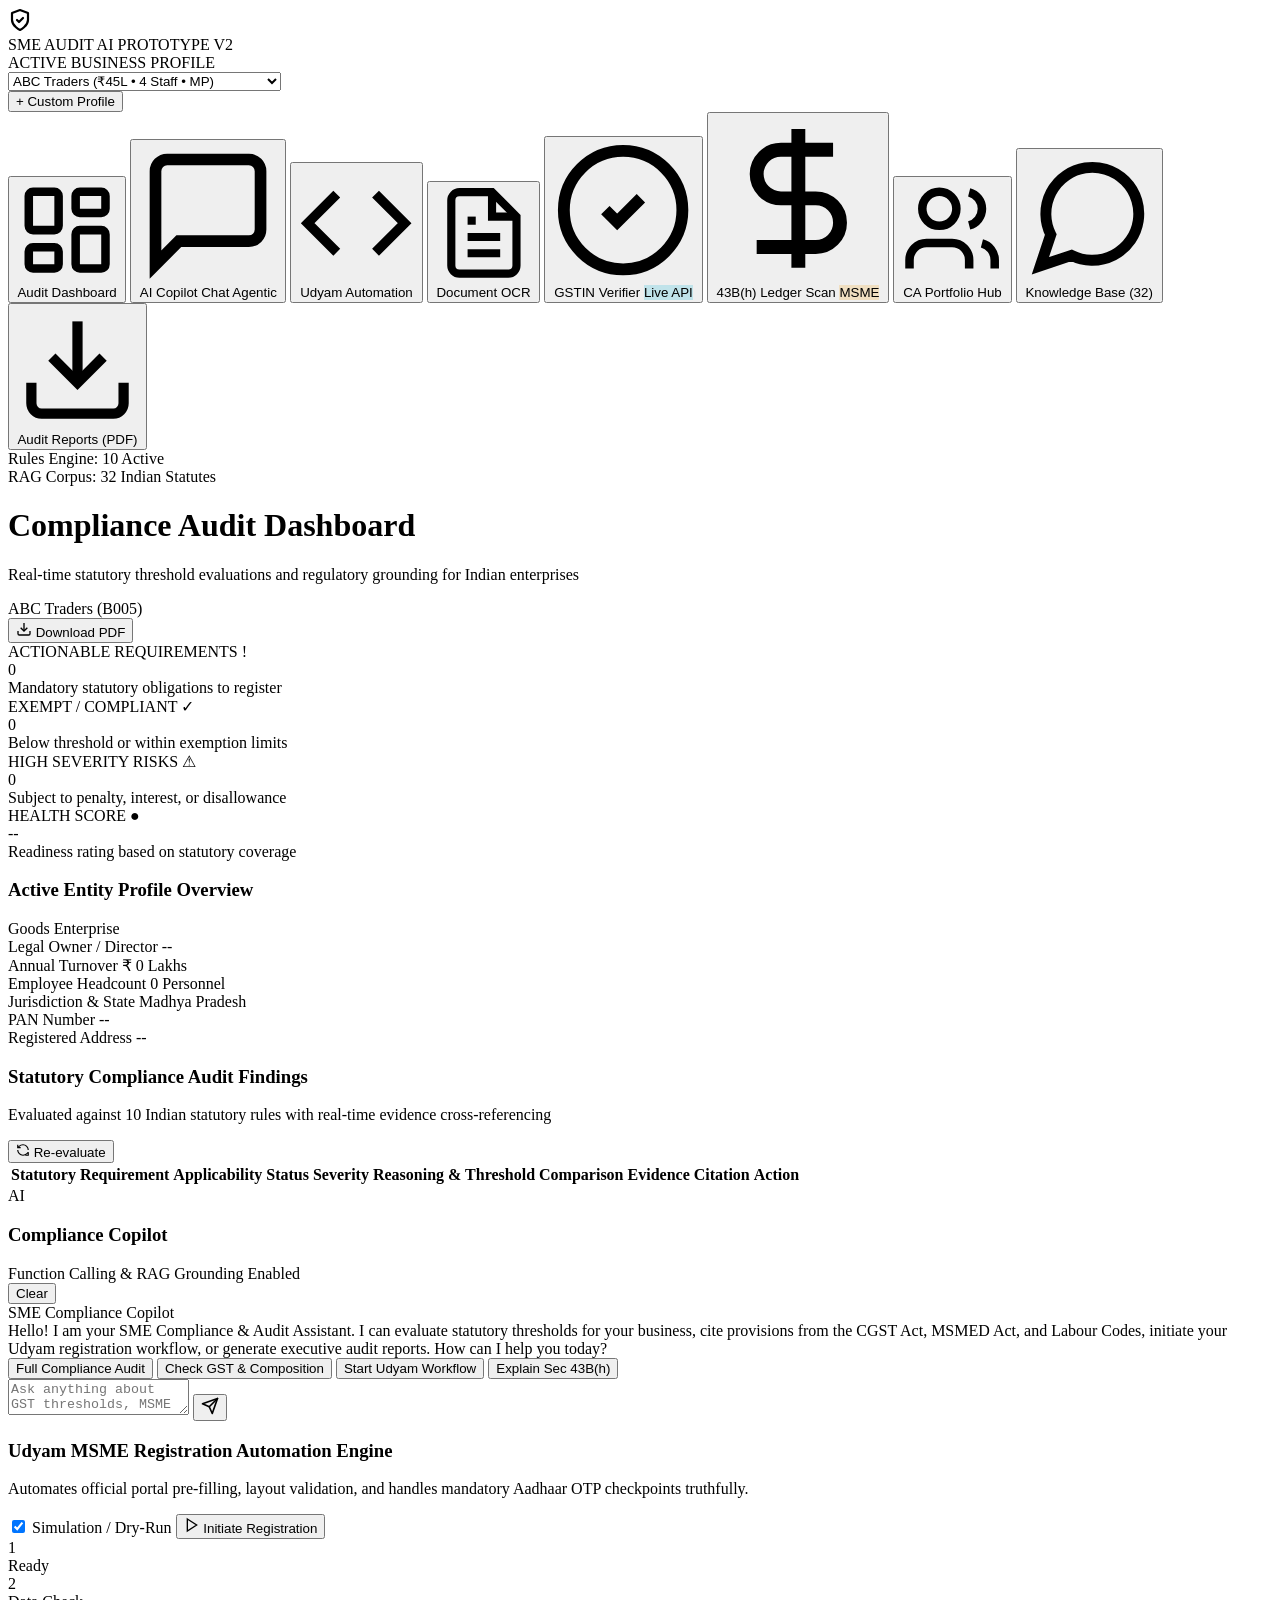
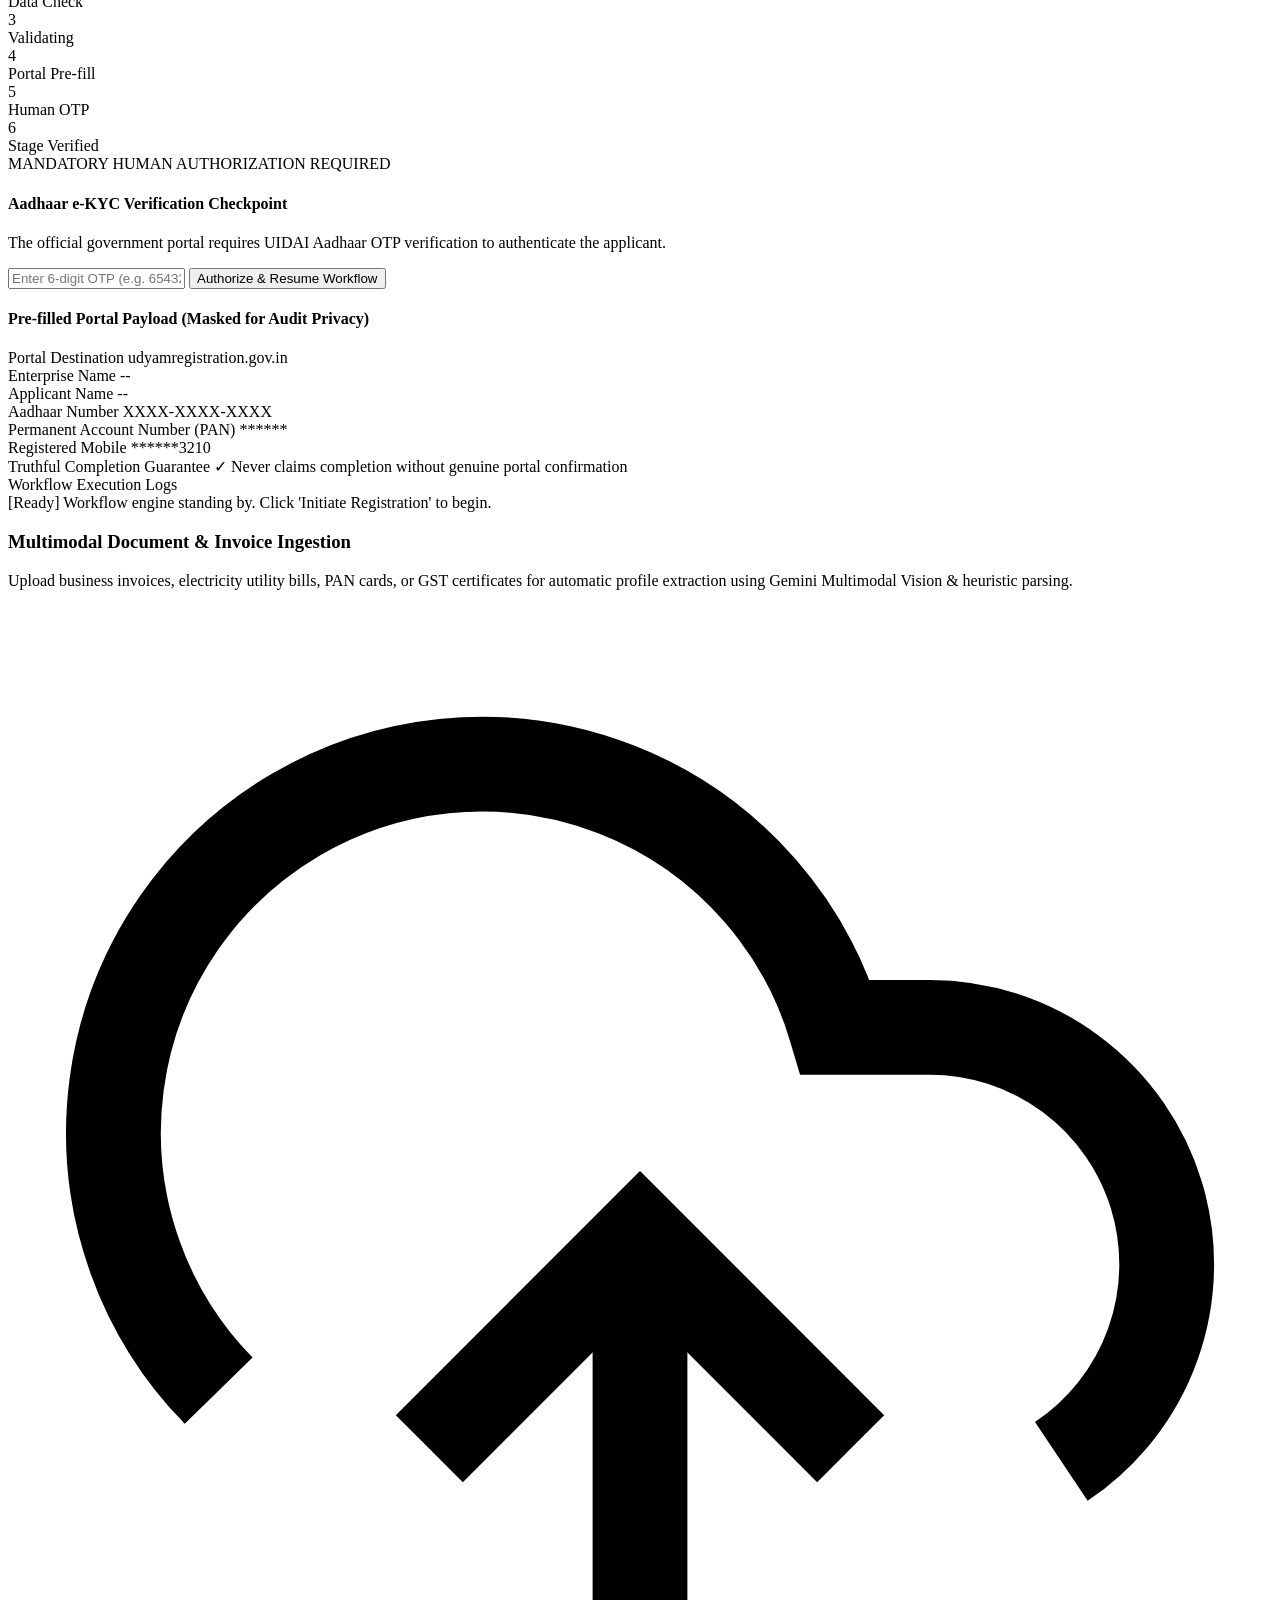
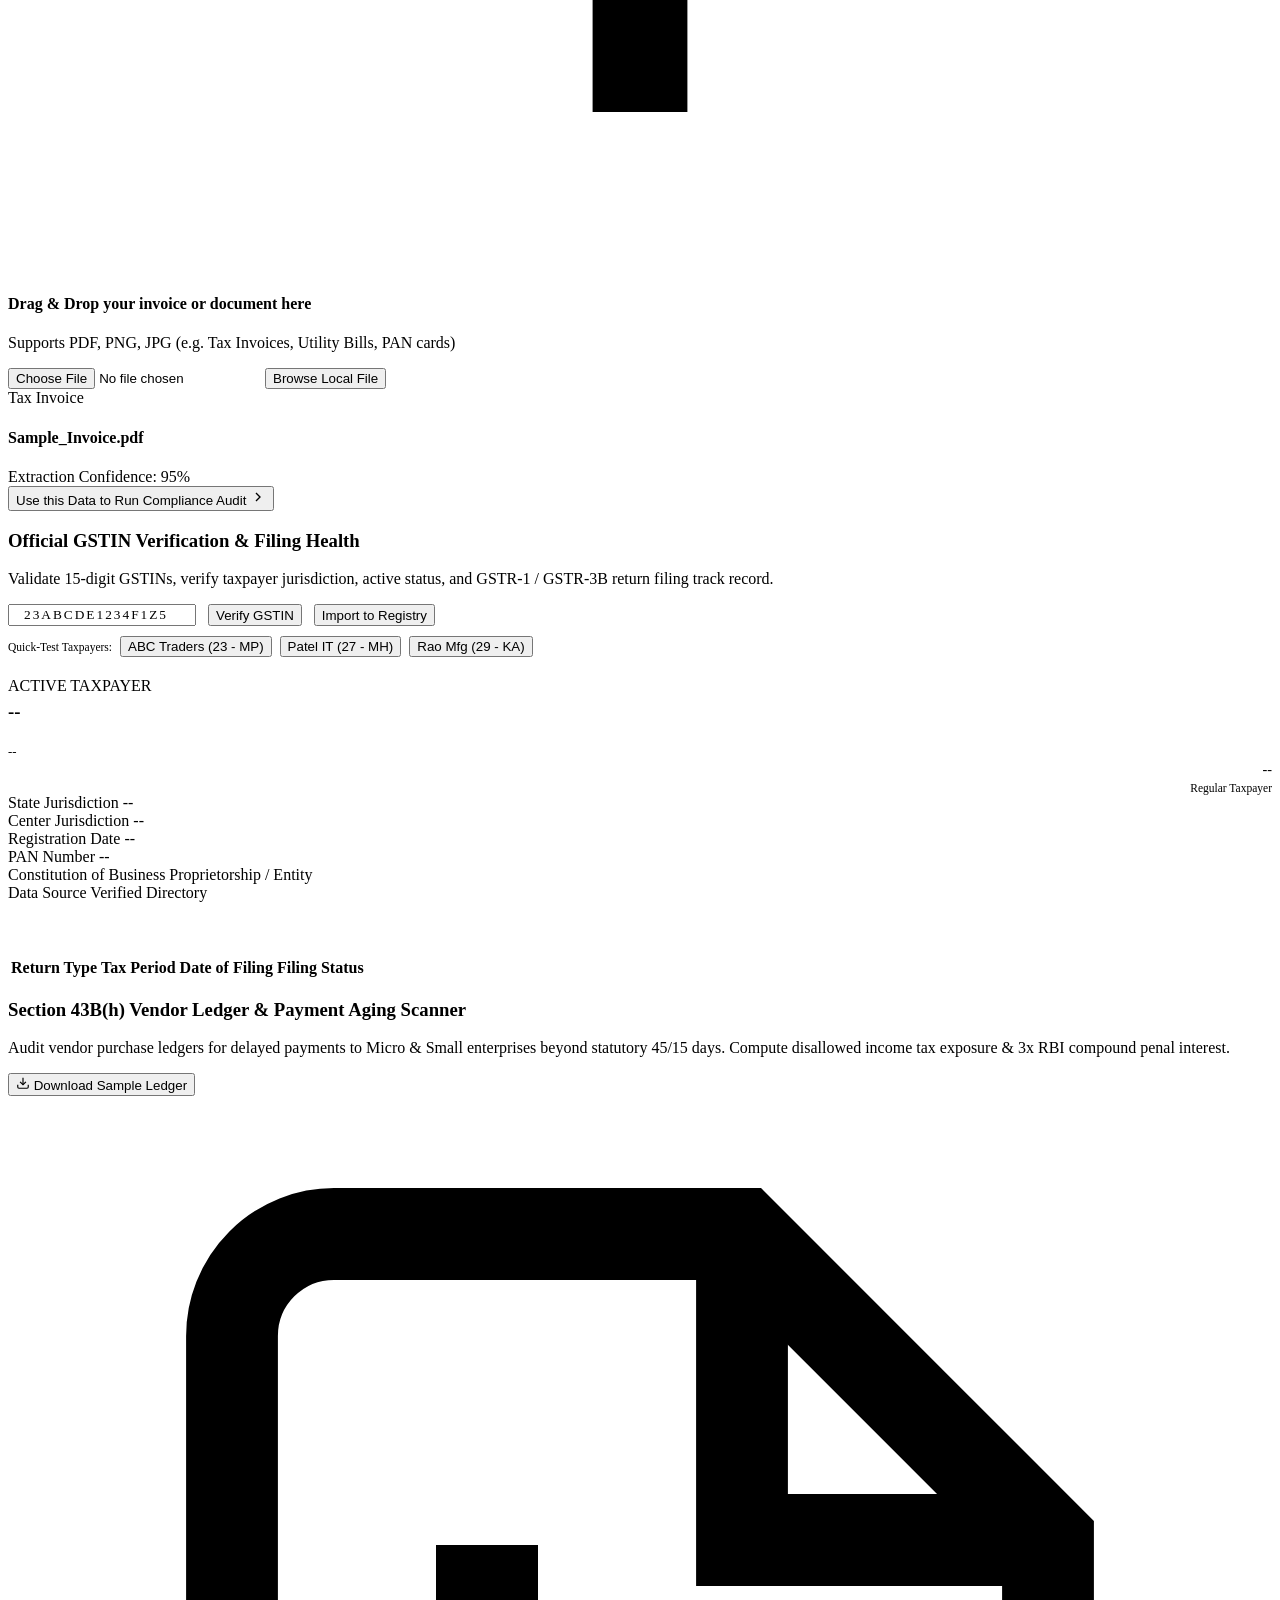
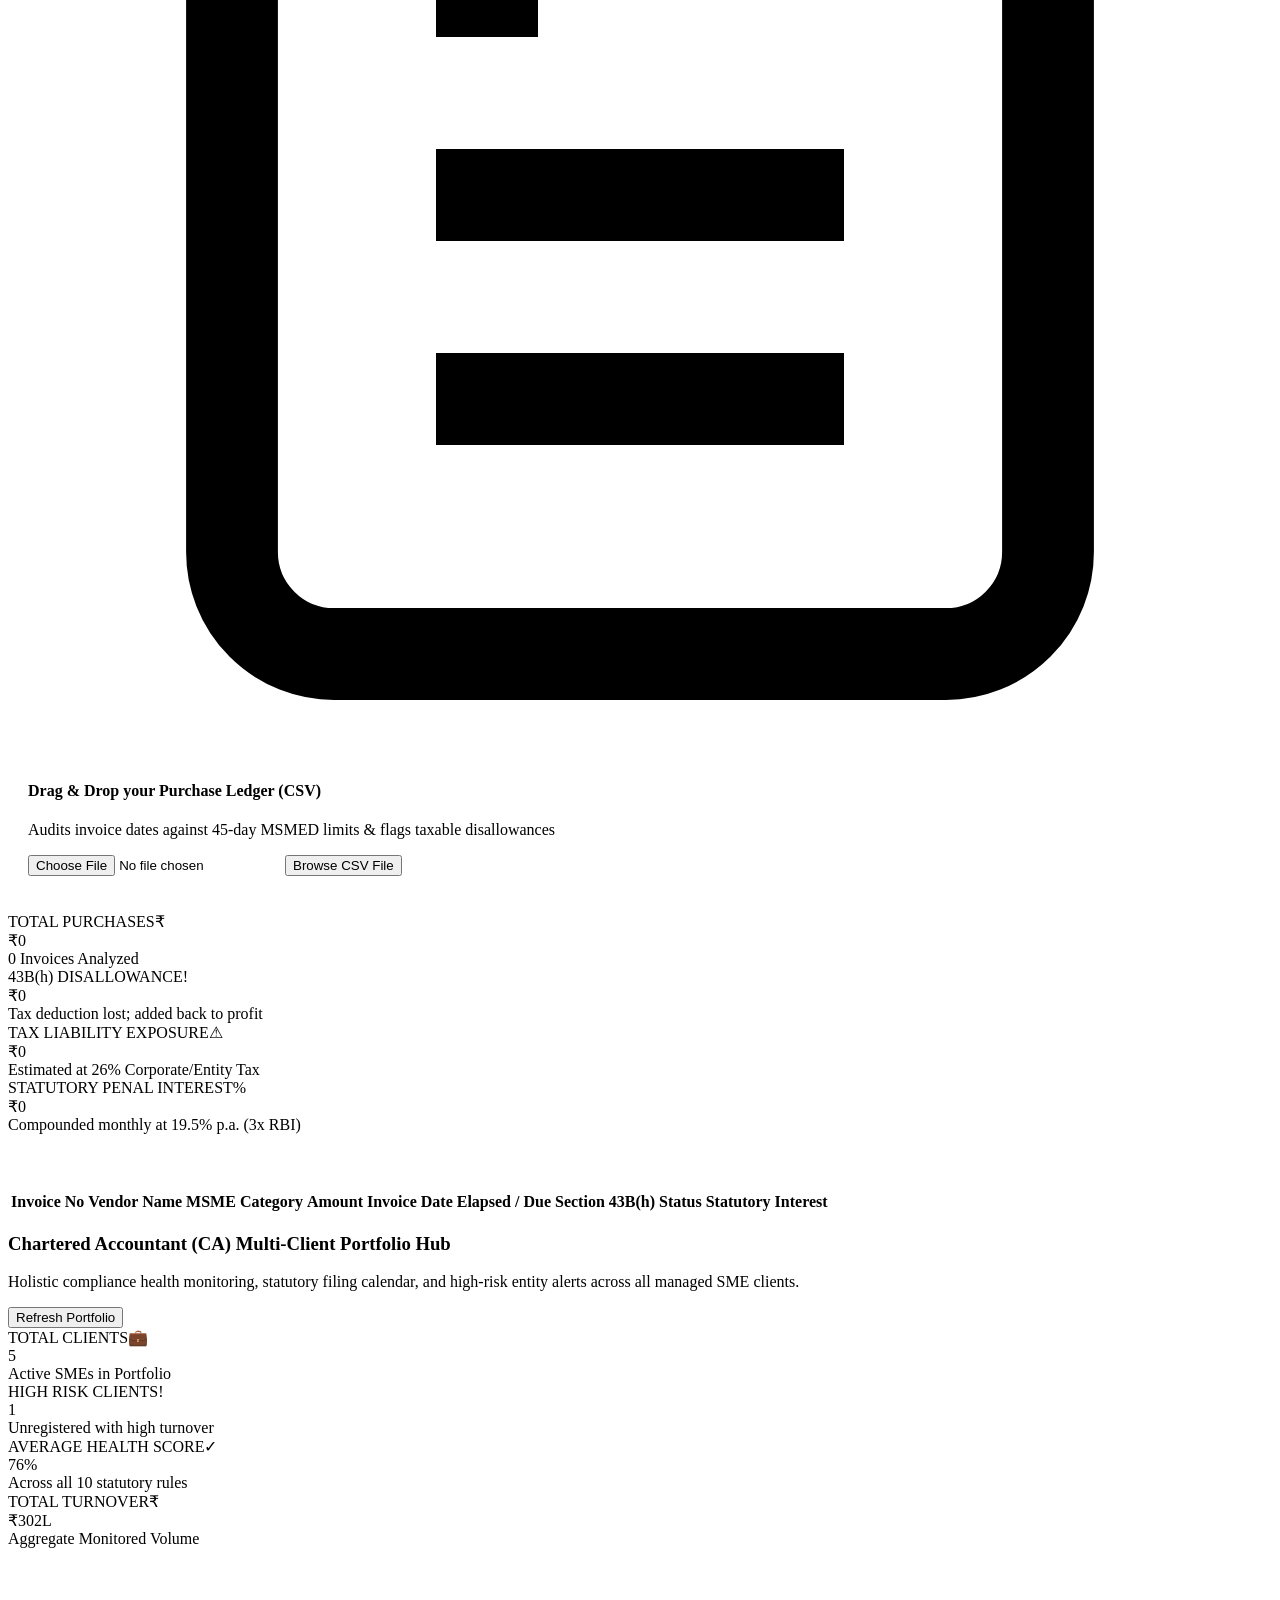
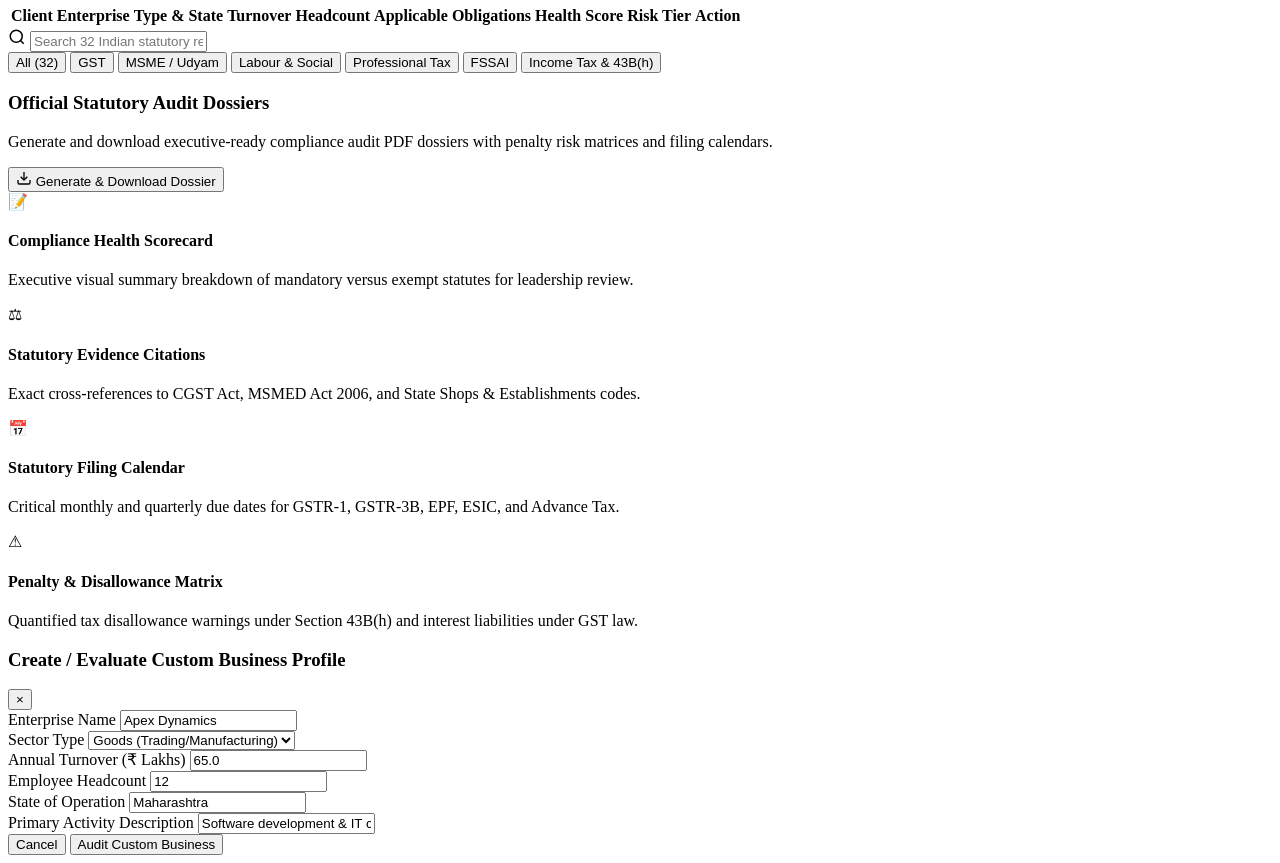
==== web/index.html @ 3104a20a "demo product made" ====
<!DOCTYPE html>
<html lang="en">
<head>
  <meta charset="UTF-8">
  <meta name="viewport" content="width=device-width, initial-scale=1.0">
  <title>SME Audit AI — Statutory Compliance & Registration Assistant</title>
  <meta name="description" content="AI-powered statutory compliance auditor, regulatory RAG assistant, and portal registration automation for Indian Small & Medium Enterprises.">
  <link rel="preconnect" href="https://fonts.googleapis.com">
  <link rel="preconnect" href="https://fonts.gstatic.com" crossorigin>
  <link href="https://fonts.googleapis.com/css2?family=Inter:wght@300;400;500;600;700&family=Outfit:wght@500;600;700;800&family=JetBrains+Mono:wght@400;500&display=swap" rel="stylesheet">
  <link rel="stylesheet" href="/static/styles.css">
</head>
<body class="theme-dark">
  <div class="app-layout">
    <!-- Sidebar Navigation -->
    <aside class="app-sidebar" id="app-sidebar">
      <div class="sidebar-brand">
        <div class="brand-icon">
          <svg width="24" height="24" viewBox="0 0 24 24" fill="none" stroke="currentColor" stroke-width="2.2" stroke-linecap="round" stroke-linejoin="round">
            <path d="M12 22s8-4 8-10V5l-8-3-8 3v7c0 6 8 10 8 10z"/>
            <path d="m9 12 2 2 4-4"/>
          </svg>
        </div>
        <div class="brand-text">
          <span class="brand-name">SME AUDIT AI</span>
          <span class="brand-badge">PROTOTYPE V2</span>
        </div>
      </div>

      <!-- Business Profile Selector -->
      <div class="sidebar-section business-selector-wrapper">
        <label for="business-select" class="section-label">ACTIVE BUSINESS PROFILE</label>
        <div class="custom-select-container">
          <select id="business-select" class="form-select">
            <option value="B005" selected>ABC Traders (₹45L • 4 Staff • MP)</option>
            <option value="B001">Sharma Textiles (₹50L • 8 Staff • MP)</option>
            <option value="B002">Patel IT Solutions (₹15L • 3 Staff • MH)</option>
            <option value="B003">Rao Manufacturing (₹180L • 25 Staff • KA)</option>
            <option value="B004">Thapa Handicrafts (₹12L • 2 Staff • HP)</option>
          </select>
        </div>
        <button id="btn-custom-business-modal" class="btn-sm btn-ghost">+ Custom Profile</button>
      </div>

      <!-- Navigation Tabs -->
      <nav class="sidebar-nav">
        <button class="nav-item active" data-tab="tab-dashboard" id="nav-dashboard">
          <svg class="nav-icon" viewBox="0 0 24 24" fill="none" stroke="currentColor" stroke-width="2"><rect width="7" height="9" x="3" y="3" rx="1"/><rect width="7" height="5" x="14" y="3" rx="1"/><rect width="7" height="9" x="14" y="12" rx="1"/><rect width="7" height="5" x="3" y="16" rx="1"/></svg>
          <span>Audit Dashboard</span>
        </button>
        <button class="nav-item" data-tab="tab-chat" id="nav-chat">
          <svg class="nav-icon" viewBox="0 0 24 24" fill="none" stroke="currentColor" stroke-width="2"><path d="M21 15a2 2 0 0 1-2 2H7l-4 4V5a2 2 0 0 1 2-2h14a2 2 0 0 1 2 2z"/></svg>
          <span>AI Copilot Chat</span>
          <span class="nav-badge">Agentic</span>
        </button>
        <button class="nav-item" data-tab="tab-workflow" id="nav-workflow">
          <svg class="nav-icon" viewBox="0 0 24 24" fill="none" stroke="currentColor" stroke-width="2"><polyline points="16 18 22 12 16 6"/><polyline points="8 6 2 12 8 18"/></svg>
          <span>Udyam Automation</span>
          <span class="pulse-indicator"></span>
        </button>
        <button class="nav-item" data-tab="tab-ocr" id="nav-ocr">
          <svg class="nav-icon" viewBox="0 0 24 24" fill="none" stroke="currentColor" stroke-width="2"><path d="M14 2H6a2 2 0 0 0-2 2v16a2 2 0 0 0 2 2h12a2 2 0 0 0 2-2V8z"/><polyline points="14 2 14 8 20 8"/><line x1="16" x2="8" y1="13" y2="13"/><line x1="16" x2="8" y1="17" y2="17"/><polyline points="10 9 9 9 8 9"/></svg>
          <span>Document OCR</span>
        </button>
        <button class="nav-item" data-tab="tab-gstin" id="nav-gstin">
          <svg class="nav-icon" viewBox="0 0 24 24" fill="none" stroke="currentColor" stroke-width="2"><circle cx="12" cy="12" r="10"/><path d="m9 12 2 2 4-4"/></svg>
          <span>GSTIN Verifier</span>
          <span class="nav-badge" style="background: rgba(6, 182, 212, 0.2); color: var(--accent-cyan);">Live API</span>
        </button>
        <button class="nav-item" data-tab="tab-ledger" id="nav-ledger">
          <svg class="nav-icon" viewBox="0 0 24 24" fill="none" stroke="currentColor" stroke-width="2"><line x1="12" x2="12" y1="2" y2="22"/><path d="M17 5H9.5a3.5 3.5 0 0 0 0 7h5a3.5 3.5 0 0 1 0 7H6"/></svg>
          <span>43B(h) Ledger Scan</span>
          <span class="nav-badge" style="background: rgba(245, 158, 11, 0.2); color: var(--accent-amber);">MSME</span>
        </button>
        <button class="nav-item" data-tab="tab-ca" id="nav-ca">
          <svg class="nav-icon" viewBox="0 0 24 24" fill="none" stroke="currentColor" stroke-width="2"><path d="M16 21v-2a4 4 0 0 0-4-4H6a4 4 0 0 0-4 4v2"/><circle cx="9" cy="7" r="4"/><path d="M22 21v-2a4 4 0 0 0-3-3.87"/><path d="M16 3.13a4 4 0 0 1 0 7.75"/></svg>
          <span>CA Portfolio Hub</span>
        </button>
        <button class="nav-item" data-tab="tab-regulations" id="nav-regulations">
          <svg class="nav-icon" viewBox="0 0 24 24" fill="none" stroke="currentColor" stroke-width="2"><path d="m3 21 1.9-5.7a8.5 8.5 0 1 1 3.8 3.8z"/></svg>
          <span>Knowledge Base (32)</span>
        </button>
        <button class="nav-item" data-tab="tab-report" id="nav-report">
          <svg class="nav-icon" viewBox="0 0 24 24" fill="none" stroke="currentColor" stroke-width="2"><path d="M21 15v4a2 2 0 0 1-2 2H5a2 2 0 0 1-2-2v-4"/><polyline points="7 10 12 15 17 10"/><line x1="12" x2="12" y1="15" y2="3"/></svg>
          <span>Audit Reports (PDF)</span>
        </button>
      </nav>

      <!-- System Status Footer -->
      <div class="sidebar-footer">
        <div class="system-status-indicator">
          <span class="status-dot online"></span>
          <span class="status-text">Rules Engine: 10 Active</span>
        </div>
        <div class="system-meta">RAG Corpus: 32 Indian Statutes</div>
      </div>
    </aside>

    <!-- Main Content Area -->
    <main class="app-main" id="main-content">
      <!-- Top Header Bar -->
      <header class="main-header">
        <div class="header-left">
          <h1 id="page-title" class="page-title">Compliance Audit Dashboard</h1>
          <p id="page-subtitle" class="page-subtitle">Real-time statutory threshold evaluations and regulatory grounding for Indian enterprises</p>
        </div>
        <div class="header-right">
          <div class="business-pill" id="active-business-badge">
            <span class="pill-dot"></span>
            <span id="header-biz-name" class="pill-text">ABC Traders (B005)</span>
          </div>
          <button id="btn-quick-download-pdf" class="btn btn-secondary">
            <svg width="16" height="16" viewBox="0 0 24 24" fill="none" stroke="currentColor" stroke-width="2"><path d="M21 15v4a2 2 0 0 1-2 2H5a2 2 0 0 1-2-2v-4"/><polyline points="7 10 12 15 17 10"/><line x1="12" x2="12" y1="15" y2="3"/></svg>
            <span>Download PDF</span>
          </button>
        </div>
      </header>

      <!-- TAB 1: AUDIT DASHBOARD -->
      <section class="tab-pane active" id="tab-dashboard">
        <!-- Metric Scorecards -->
        <div class="metrics-grid">
          <div class="metric-card card-glow-rose">
            <div class="metric-header">
              <span class="metric-label">ACTIONABLE REQUIREMENTS</span>
              <span class="metric-icon alert-icon">!</span>
            </div>
            <div class="metric-value" id="stat-applicable-count">0</div>
            <div class="metric-footnote">Mandatory statutory obligations to register</div>
          </div>

          <div class="metric-card card-glow-emerald">
            <div class="metric-header">
              <span class="metric-label">EXEMPT / COMPLIANT</span>
              <span class="metric-icon ok-icon">&#10003;</span>
            </div>
            <div class="metric-value" id="stat-exempt-count">0</div>
            <div class="metric-footnote">Below threshold or within exemption limits</div>
          </div>

          <div class="metric-card card-glow-amber">
            <div class="metric-header">
              <span class="metric-label">HIGH SEVERITY RISKS</span>
              <span class="metric-icon warn-icon">&#9888;</span>
            </div>
            <div class="metric-value" id="stat-high-sev-count">0</div>
            <div class="metric-footnote">Subject to penalty, interest, or disallowance</div>
          </div>

          <div class="metric-card card-glow-indigo">
            <div class="metric-header">
              <span class="metric-label">HEALTH SCORE</span>
              <span class="metric-icon info-icon">&#9679;</span>
            </div>
            <div class="metric-value" id="stat-health-score">--</div>
            <div class="metric-footnote">Readiness rating based on statutory coverage</div>
          </div>
        </div>

        <!-- Business Details Banner -->
        <div class="glass-panel profile-banner-panel">
          <div class="profile-banner-header">
            <h3>Active Entity Profile Overview</h3>
            <span class="badge badge-indigo" id="banner-biz-type">Goods Enterprise</span>
          </div>
          <div class="profile-grid" id="profile-details-grid">
            <div class="profile-col">
              <span class="col-label">Legal Owner / Director</span>
              <span class="col-val" id="prof-owner">--</span>
            </div>
            <div class="profile-col">
              <span class="col-label">Annual Turnover</span>
              <span class="col-val" id="prof-turnover">₹ 0 Lakhs</span>
            </div>
            <div class="profile-col">
              <span class="col-label">Employee Headcount</span>
              <span class="col-val" id="prof-employees">0 Personnel</span>
            </div>
            <div class="profile-col">
              <span class="col-label">Jurisdiction & State</span>
              <span class="col-val" id="prof-state">Madhya Pradesh</span>
            </div>
            <div class="profile-col">
              <span class="col-label">PAN Number</span>
              <span class="col-val mono" id="prof-pan">--</span>
            </div>
            <div class="profile-col">
              <span class="col-label">Registered Address</span>
              <span class="col-val" id="prof-address">--</span>
            </div>
          </div>
        </div>

        <!-- Findings Table Panel -->
        <div class="glass-panel findings-panel">
          <div class="panel-header-with-actions">
            <div>
              <h3>Statutory Compliance Audit Findings</h3>
              <p class="panel-subtext">Evaluated against 10 Indian statutory rules with real-time evidence cross-referencing</p>
            </div>
            <button id="btn-re-audit" class="btn btn-sm btn-outline">
              <svg width="14" height="14" viewBox="0 0 24 24" fill="none" stroke="currentColor" stroke-width="2"><path d="M21 12a9 9 0 0 0-9-9 9.75 9.75 0 0 0-6.74 2.74L3 8"/><path d="M3 3v5h5"/><path d="M3 12a9 9 0 0 0 9 9 9.75 9.75 0 0 0 6.74-2.74L21 16"/><path d="M16 21h5v-5"/></svg>
              <span>Re-evaluate</span>
            </button>
          </div>

          <div class="table-responsive">
            <table class="data-table" id="findings-table">
              <thead>
                <tr>
                  <th>Statutory Requirement</th>
                  <th>Applicability Status</th>
                  <th>Severity</th>
                  <th>Reasoning & Threshold Comparison</th>
                  <th>Evidence Citation</th>
                  <th>Action</th>
                </tr>
              </thead>
              <tbody id="findings-table-body">
                <!-- Injected via JavaScript -->
              </tbody>
            </table>
          </div>
        </div>
      </section>

      <!-- TAB 2: AI COPILOT CHAT -->
      <section class="tab-pane" id="tab-chat">
        <div class="chat-container glass-panel">
          <div class="chat-header">
            <div class="chat-header-info">
              <div class="agent-avatar">AI</div>
              <div>
                <h3 class="chat-title">Compliance Copilot</h3>
                <span class="chat-status"><span class="status-dot online"></span> Function Calling & RAG Grounding Enabled</span>
              </div>
            </div>
            <div class="chat-header-actions">
              <button id="btn-clear-chat" class="btn-xs btn-ghost">Clear</button>
            </div>
          </div>

          <!-- Chat Conversation Stream -->
          <div class="chat-messages" id="chat-messages-stream">
            <div class="message-bubble message-assistant">
              <div class="bubble-sender">SME Compliance Copilot</div>
              <div class="bubble-content">
                Hello! I am your SME Compliance & Audit Assistant. I can evaluate statutory thresholds for your business, cite provisions from the CGST Act, MSMED Act, and Labour Codes, initiate your Udyam registration workflow, or generate executive audit reports. How can I help you today?
              </div>
              <div class="suggested-prompts">
                <button class="prompt-chip" data-prompt="Run a full statutory compliance audit on my business">Full Compliance Audit</button>
                <button class="prompt-chip" data-prompt="What are my GST and Composition Scheme obligations?">Check GST & Composition</button>
                <button class="prompt-chip" data-prompt="Start my Udyam MSME registration workflow">Start Udyam Workflow</button>
                <button class="prompt-chip" data-prompt="Explain the Section 43B(h) 45-day payment rule for MSMEs">Explain Sec 43B(h)</button>
              </div>
            </div>
          </div>

          <!-- Chat Input Controls -->
          <div class="chat-input-wrapper">
            <textarea id="chat-input-text" class="chat-input" placeholder="Ask anything about GST thresholds, MSME Udyam registration, PF/ESI, or 43B(h)..." rows="2"></textarea>
            <button id="btn-chat-send" class="btn btn-primary btn-icon">
              <svg width="18" height="18" viewBox="0 0 24 24" fill="none" stroke="currentColor" stroke-width="2.2" stroke-linecap="round" stroke-linejoin="round"><line x1="22" x2="11" y1="2" y2="13"/><polygon points="22 2 15 22 11 13 2 9 22 2"/></svg>
            </button>
          </div>
        </div>
      </section>

      <!-- TAB 3: REGISTRATION AUTOMATION (UDYAM WORKFLOW) -->
      <section class="tab-pane" id="tab-workflow">
        <div class="workflow-dashboard glass-panel">
          <div class="workflow-header">
            <div>
              <h3>Udyam MSME Registration Automation Engine</h3>
              <p class="panel-subtext">Automates official portal pre-filling, layout validation, and handles mandatory Aadhaar OTP checkpoints truthfully.</p>
            </div>
            <div class="workflow-controls">
              <label class="toggle-switch-label">
                <input type="checkbox" id="wf-dryrun-toggle" checked>
                <span class="toggle-slider"></span>
                <span class="toggle-text">Simulation / Dry-Run</span>
              </label>
              <button id="btn-start-workflow" class="btn btn-primary">
                <svg width="16" height="16" viewBox="0 0 24 24" fill="none" stroke="currentColor" stroke-width="2"><polygon points="5 3 19 12 5 21 5 3"/></svg>
                <span>Initiate Registration</span>
              </button>
            </div>
          </div>

          <!-- Visual Stepper Progress Bar -->
          <div class="stepper-wrapper">
            <div class="stepper-steps">
              <div class="step-item active" id="step-node-ready">
                <div class="step-number">1</div>
                <div class="step-label">Ready</div>
              </div>
              <div class="step-connector" id="conn-1"></div>
              <div class="step-item" id="step-node-collecting">
                <div class="step-number">2</div>
                <div class="step-label">Data Check</div>
              </div>
              <div class="step-connector" id="conn-2"></div>
              <div class="step-item" id="step-node-validating">
                <div class="step-number">3</div>
                <div class="step-label">Validating</div>
              </div>
              <div class="step-connector" id="conn-3"></div>
              <div class="step-item" id="step-node-running">
                <div class="step-number">4</div>
                <div class="step-label">Portal Pre-fill</div>
              </div>
              <div class="step-connector" id="conn-4"></div>
              <div class="step-item" id="step-node-awaiting">
                <div class="step-number">5</div>
                <div class="step-label">Human OTP</div>
              </div>
              <div class="step-connector" id="conn-5"></div>
              <div class="step-item" id="step-node-completed">
                <div class="step-number">6</div>
                <div class="step-label">Stage Verified</div>
              </div>
            </div>
          </div>

          <!-- Active Human-in-the-Loop Action Banner -->
          <div class="hitl-action-card hidden" id="hitl-action-card">
            <div class="hitl-badge">MANDATORY HUMAN AUTHORIZATION REQUIRED</div>
            <h4 id="hitl-prompt-title">Aadhaar e-KYC Verification Checkpoint</h4>
            <p id="hitl-prompt-desc">The official government portal requires UIDAI Aadhaar OTP verification to authenticate the applicant.</p>
            <div class="hitl-form-inline">
              <div class="otp-input-group">
                <input type="text" id="input-otp" class="form-input otp-field" maxlength="6" placeholder="Enter 6-digit OTP (e.g. 654321)">
                <button id="btn-submit-otp" class="btn btn-primary">Authorize & Resume Workflow</button>
              </div>
            </div>
          </div>

          <!-- Side-by-side: Masked Credential Card & Live Event Log -->
          <div class="workflow-grid-split">
            <!-- Masked Credentials Panel -->
            <div class="credential-card">
              <h4>Pre-filled Portal Payload (Masked for Audit Privacy)</h4>
              <div class="credential-row">
                <span class="cred-label">Portal Destination</span>
                <span class="cred-val highlight">udyamregistration.gov.in</span>
              </div>
              <div class="credential-row">
                <span class="cred-label">Enterprise Name</span>
                <span class="cred-val" id="wf-cred-name">--</span>
              </div>
              <div class="credential-row">
                <span class="cred-label">Applicant Name</span>
                <span class="cred-val" id="wf-cred-owner">--</span>
              </div>
              <div class="credential-row">
                <span class="cred-label">Aadhaar Number</span>
                <span class="cred-val mono" id="wf-cred-aadhaar">XXXX-XXXX-XXXX</span>
              </div>
              <div class="credential-row">
                <span class="cred-label">Permanent Account Number (PAN)</span>
                <span class="cred-val mono" id="wf-cred-pan">******</span>
              </div>
              <div class="credential-row">
                <span class="cred-label">Registered Mobile</span>
                <span class="cred-val mono" id="wf-cred-mobile">******3210</span>
              </div>
              <div class="credential-row">
                <span class="cred-label">Truthful Completion Guarantee</span>
                <span class="cred-val safe-tag">&#10003; Never claims completion without genuine portal confirmation</span>
              </div>
            </div>

            <!-- Live Event Log -->
            <div class="terminal-card">
              <div class="terminal-header">
                <div class="terminal-buttons">
                  <span class="tb-red"></span><span class="tb-yellow"></span><span class="tb-green"></span>
                </div>
                <span class="terminal-title">Workflow Execution Logs</span>
              </div>
              <div class="terminal-body" id="workflow-terminal-logs">
                <div class="log-entry info">[Ready] Workflow engine standing by. Click 'Initiate Registration' to begin.</div>
              </div>
            </div>
          </div>
        </div>
      </section>

      <!-- TAB 4: SMART DOCUMENT OCR -->
      <section class="tab-pane" id="tab-ocr">
        <div class="ocr-dashboard glass-panel">
          <div class="ocr-header">
            <div>
              <h3>Multimodal Document & Invoice Ingestion</h3>
              <p class="panel-subtext">Upload business invoices, electricity utility bills, PAN cards, or GST certificates for automatic profile extraction using Gemini Multimodal Vision & heuristic parsing.</p>
            </div>
          </div>

          <div class="upload-dropzone" id="upload-dropzone">
            <svg class="upload-cloud-icon" viewBox="0 0 24 24" fill="none" stroke="currentColor" stroke-width="1.8">
              <path d="M4 14.899A7 7 0 1 1 15.71 8h1.79a4.5 4.5 0 0 1 2.5 8.242"/>
              <path d="M12 12v9"/><path d="m16 16-4-4-4 4"/>
            </svg>
            <h4>Drag & Drop your invoice or document here</h4>
            <p class="upload-hint">Supports PDF, PNG, JPG (e.g. Tax Invoices, Utility Bills, PAN cards)</p>
            <input type="file" id="file-input" class="hidden-file-input" accept=".pdf,.png,.jpg,.jpeg">
            <button id="btn-browse-files" class="btn btn-secondary">Browse Local File</button>
          </div>

          <!-- Extraction Results Card -->
          <div class="extraction-results-card hidden" id="extraction-results-card">
            <div class="results-header">
              <div>
                <span class="badge badge-indigo" id="doc-type-badge">Tax Invoice</span>
                <h4 id="doc-filename">Sample_Invoice.pdf</h4>
              </div>
              <div class="confidence-box">
                <span class="confidence-label">Extraction Confidence:</span>
                <span class="confidence-val" id="doc-confidence">95%</span>
              </div>
            </div>

            <div class="extracted-fields-grid" id="extracted-fields-grid">
              <!-- Dynamically Populated -->
            </div>

            <div class="results-footer">
              <button id="btn-apply-extracted-profile" class="btn btn-primary">
                <span>Use this Data to Run Compliance Audit</span>
                <svg width="16" height="16" viewBox="0 0 24 24" fill="none" stroke="currentColor" stroke-width="2"><polyline points="9 18 15 12 9 6"/></svg>
              </button>
            </div>
          </div>
        </div>
      </section>

      <!-- TAB: GSTIN VERIFIER -->
      <section class="tab-pane" id="tab-gstin">
        <div class="glass-panel">
          <div class="panel-header-with-actions">
            <div>
              <h3>Official GSTIN Verification & Filing Health</h3>
              <p class="panel-subtext">Validate 15-digit GSTINs, verify taxpayer jurisdiction, active status, and GSTR-1 / GSTR-3B return filing track record.</p>
            </div>
          </div>

          <div class="gstin-search-bar-box" style="margin-bottom: 20px;">
            <div style="display: flex; gap: 12px;">
              <input type="text" id="gstin-search-input" class="search-input" style="padding-left: 14px; font-family: var(--font-mono); letter-spacing: 2px;" placeholder="Enter 15-character GSTIN (e.g. 23ABCDE1234F1Z5)" maxlength="15" value="23ABCDE1234F1Z5">
              <button id="btn-verify-gstin" class="btn btn-primary" style="white-space: nowrap;">Verify GSTIN</button>
              <button id="btn-import-gstin" class="btn btn-secondary" style="white-space: nowrap;">Import to Registry</button>
            </div>
            <div style="margin-top: 10px; display: flex; gap: 8px; align-items: center;">
              <span style="font-size: 0.72rem; color: var(--text-muted);">Quick-Test Taxpayers:</span>
              <button class="prompt-chip gstin-quick-pill" data-gstin="23ABCDE1234F1Z5">ABC Traders (23 - MP)</button>
              <button class="prompt-chip gstin-quick-pill" data-gstin="27AAACP1234M1Z2">Patel IT (27 - MH)</button>
              <button class="prompt-chip gstin-quick-pill" data-gstin="29AABCR9876K1Z9">Rao Mfg (29 - KA)</button>
            </div>
          </div>

          <!-- GSTIN Verification Result Card -->
          <div class="gstin-result-card hidden" id="gstin-result-card">
            <div class="profile-banner-header">
              <div>
                <span class="badge badge-emerald" id="gstin-res-status">ACTIVE TAXPAYER</span>
                <h3 id="gstin-res-legal-name" style="margin-top: 6px;">--</h3>
                <span style="font-size: 0.8rem; color: var(--text-muted);" id="gstin-res-trade-name">--</span>
              </div>
              <div style="text-align: right;">
                <span class="citation-pill" id="gstin-res-number" style="font-size: 0.9rem;">--</span>
                <div style="font-size: 0.72rem; color: var(--text-muted); margin-top: 4px;" id="gstin-res-type">Regular Taxpayer</div>
              </div>
            </div>

            <div class="profile-grid" style="margin-bottom: 24px;">
              <div class="profile-col">
                <span class="col-label">State Jurisdiction</span>
                <span class="col-val" id="gstin-res-state">--</span>
              </div>
              <div class="profile-col">
                <span class="col-label">Center Jurisdiction</span>
                <span class="col-val" id="gstin-res-center">--</span>
              </div>
              <div class="profile-col">
                <span class="col-label">Registration Date</span>
                <span class="col-val" id="gstin-res-regdate">--</span>
              </div>
              <div class="profile-col">
                <span class="col-label">PAN Number</span>
                <span class="col-val mono" id="gstin-res-pan">--</span>
              </div>
              <div class="profile-col">
                <span class="col-label">Constitution of Business</span>
                <span class="col-val" id="gstin-res-entity">Proprietorship / Entity</span>
              </div>
              <div class="profile-col">
                <span class="col-label">Data Source</span>
                <span class="col-val" id="gstin-res-source">Verified Directory</span>
              </div>
            </div>

            <!-- Filing History Table -->
            <h4 style="font-family: var(--font-display); font-size: 1rem; margin-bottom: 12px; color: #fff;">Return Filing Track Record</h4>
            <div class="table-responsive">
              <table class="data-table">
                <thead>
                  <tr>
                    <th>Return Type</th>
                    <th>Tax Period</th>
                    <th>Date of Filing</th>
                    <th>Filing Status</th>
                  </tr>
                </thead>
                <tbody id="gstin-filing-tbody">
                  <!-- Injected via JavaScript -->
                </tbody>
              </table>
            </div>
          </div>
        </div>
      </section>

      <!-- TAB: 43B(H) LEDGER SCANNER -->
      <section class="tab-pane" id="tab-ledger">
        <div class="glass-panel">
          <div class="panel-header-with-actions">
            <div>
              <h3>Section 43B(h) Vendor Ledger & Payment Aging Scanner</h3>
              <p class="panel-subtext">Audit vendor purchase ledgers for delayed payments to Micro & Small enterprises beyond statutory 45/15 days. Compute disallowed income tax exposure & 3x RBI compound penal interest.</p>
            </div>
            <div style="display: flex; gap: 10px;">
              <button id="btn-download-sample-ledger" class="btn btn-secondary btn-sm">
                <svg width="14" height="14" viewBox="0 0 24 24" fill="none" stroke="currentColor" stroke-width="2"><path d="M21 15v4a2 2 0 0 1-2 2H5a2 2 0 0 1-2-2v-4"/><polyline points="7 10 12 15 17 10"/><line x1="12" x2="12" y1="15" y2="3"/></svg>
                <span>Download Sample Ledger</span>
              </button>
            </div>
          </div>

          <!-- Ledger Dropzone -->
          <div class="upload-dropzone" id="ledger-dropzone" style="padding: 36px 20px;">
            <svg class="upload-cloud-icon" viewBox="0 0 24 24" fill="none" stroke="currentColor" stroke-width="1.8">
              <path d="M14 2H6a2 2 0 0 0-2 2v16a2 2 0 0 0 2 2h12a2 2 0 0 0 2-2V8z"/><polyline points="14 2 14 8 20 8"/><line x1="16" x2="8" y1="13" y2="13"/><line x1="16" x2="8" y1="17" y2="17"/><polyline points="10 9 9 9 8 9"/>
            </svg>
            <h4>Drag & Drop your Purchase Ledger (CSV)</h4>
            <p class="upload-hint">Audits invoice dates against 45-day MSMED limits & flags taxable disallowances</p>
            <input type="file" id="ledger-file-input" class="hidden-file-input" accept=".csv">
            <button id="btn-browse-ledger" class="btn btn-secondary">Browse CSV File</button>
          </div>

          <!-- Ledger Results View -->
          <div class="ledger-results-container hidden" id="ledger-results-container">
            <!-- 4 Summary Metric Cards -->
            <div class="metrics-grid" style="margin-bottom: 24px;">
              <div class="metric-card card-glow-indigo">
                <div class="metric-header"><span class="metric-label">TOTAL PURCHASES</span><span class="metric-icon info-icon">&#8377;</span></div>
                <div class="metric-value" id="ledger-stat-total-purchases">₹0</div>
                <div class="metric-footnote" id="ledger-stat-total-invoices">0 Invoices Analyzed</div>
              </div>
              <div class="metric-card card-glow-rose">
                <div class="metric-header"><span class="metric-label">43B(h) DISALLOWANCE</span><span class="metric-icon alert-icon">!</span></div>
                <div class="metric-value" id="ledger-stat-disallowed">₹0</div>
                <div class="metric-footnote">Tax deduction lost; added back to profit</div>
              </div>
              <div class="metric-card card-glow-amber">
                <div class="metric-header"><span class="metric-label">TAX LIABILITY EXPOSURE</span><span class="metric-icon warn-icon">&#9888;</span></div>
                <div class="metric-value" id="ledger-stat-tax-risk">₹0</div>
                <div class="metric-footnote">Estimated at 26% Corporate/Entity Tax</div>
              </div>
              <div class="metric-card card-glow-rose">
                <div class="metric-header"><span class="metric-label">STATUTORY PENAL INTEREST</span><span class="metric-icon alert-icon">%</span></div>
                <div class="metric-value" id="ledger-stat-interest">₹0</div>
                <div class="metric-footnote">Compounded monthly at 19.5% p.a. (3x RBI)</div>
              </div>
            </div>

            <!-- Invoices Table -->
            <h4 style="font-family: var(--font-display); font-size: 1.05rem; margin-bottom: 12px; color: #fff;">Prioritized Invoice Aging & Section 43B(h) Audit List</h4>
            <div class="table-responsive">
              <table class="data-table" id="ledger-invoices-table">
                <thead>
                  <tr>
                    <th>Invoice No</th>
                    <th>Vendor Name</th>
                    <th>MSME Category</th>
                    <th>Amount</th>
                    <th>Invoice Date</th>
                    <th>Elapsed / Due</th>
                    <th>Section 43B(h) Status</th>
                    <th>Statutory Interest</th>
                  </tr>
                </thead>
                <tbody id="ledger-invoices-tbody">
                  <!-- Injected via JavaScript -->
                </tbody>
              </table>
            </div>
          </div>
        </div>
      </section>

      <!-- TAB: CA PORTFOLIO HUB -->
      <section class="tab-pane" id="tab-ca">
        <div class="glass-panel">
          <div class="panel-header-with-actions">
            <div>
              <h3>Chartered Accountant (CA) Multi-Client Portfolio Hub</h3>
              <p class="panel-subtext">Holistic compliance health monitoring, statutory filing calendar, and high-risk entity alerts across all managed SME clients.</p>
            </div>
            <button id="btn-refresh-ca-portfolio" class="btn btn-sm btn-outline">Refresh Portfolio</button>
          </div>

          <!-- Portfolio Stats -->
          <div class="metrics-grid" style="margin-bottom: 24px;">
            <div class="metric-card card-glow-indigo">
              <div class="metric-header"><span class="metric-label">TOTAL CLIENTS</span><span class="metric-icon info-icon">&#128188;</span></div>
              <div class="metric-value" id="ca-stat-clients">5</div>
              <div class="metric-footnote">Active SMEs in Portfolio</div>
            </div>
            <div class="metric-card card-glow-rose">
              <div class="metric-header"><span class="metric-label">HIGH RISK CLIENTS</span><span class="metric-icon alert-icon">!</span></div>
              <div class="metric-value" id="ca-stat-high-risk">1</div>
              <div class="metric-footnote">Unregistered with high turnover</div>
            </div>
            <div class="metric-card card-glow-emerald">
              <div class="metric-header"><span class="metric-label">AVERAGE HEALTH SCORE</span><span class="metric-icon ok-icon">&#10003;</span></div>
              <div class="metric-value" id="ca-stat-avg-score">76%</div>
              <div class="metric-footnote">Across all 10 statutory rules</div>
            </div>
            <div class="metric-card card-glow-amber">
              <div class="metric-header"><span class="metric-label">TOTAL TURNOVER</span><span class="metric-icon warn-icon">&#8377;</span></div>
              <div class="metric-value" id="ca-stat-total-turnover">₹302L</div>
              <div class="metric-footnote">Aggregate Monitored Volume</div>
            </div>
          </div>

          <!-- Client Portfolio Table -->
          <h4 style="font-family: var(--font-display); font-size: 1.05rem; margin-bottom: 12px; color: #fff;">Client Risk & Compliance Scorecard</h4>
          <div class="table-responsive">
            <table class="data-table" id="ca-client-table">
              <thead>
                <tr>
                  <th>Client Enterprise</th>
                  <th>Type & State</th>
                  <th>Turnover</th>
                  <th>Headcount</th>
                  <th>Applicable Obligations</th>
                  <th>Health Score</th>
                  <th>Risk Tier</th>
                  <th>Action</th>
                </tr>
              </thead>
              <tbody id="ca-client-tbody">
                <!-- Injected via JavaScript -->
              </tbody>
            </table>
          </div>
        </div>
      </section>

      <!-- TAB 5: REGULATORY KNOWLEDGE BASE (32 RULES) -->
      <section class="tab-pane" id="tab-regulations">
        <div class="regulations-dashboard glass-panel">
          <div class="reg-search-bar-wrapper">
            <div class="search-input-box">
              <svg width="18" height="18" viewBox="0 0 24 24" fill="none" stroke="currentColor" stroke-width="2"><circle cx="11" cy="11" r="8"/><line x1="21" x2="16.65" y1="21" y2="16.65"/></svg>
              <input type="text" id="reg-search-input" class="search-input" placeholder="Search 32 Indian statutory regulations (e.g., GST thresholds, 43B(h), PF/ESI, Udyam, FSSAI)...">
            </div>
            <div class="category-filters" id="category-filters">
              <button class="filter-chip active" data-category="all">All (32)</button>
              <button class="filter-chip" data-category="GST">GST</button>
              <button class="filter-chip" data-category="MSME">MSME / Udyam</button>
              <button class="filter-chip" data-category="Labour Law">Labour & Social</button>
              <button class="filter-chip" data-category="Professional Tax">Professional Tax</button>
              <button class="filter-chip" data-category="Food Safety">FSSAI</button>
              <button class="filter-chip" data-category="Income Tax">Income Tax & 43B(h)</button>
            </div>
          </div>

          <div class="regulations-grid" id="regulations-card-grid">
            <!-- Dynamically populated -->
          </div>
        </div>
      </section>

      <!-- TAB 6: AUDIT REPORTS -->
      <section class="tab-pane" id="tab-report">
        <div class="report-center glass-panel">
          <div class="report-center-header">
            <div>
              <h3>Official Statutory Audit Dossiers</h3>
              <p class="panel-subtext">Generate and download executive-ready compliance audit PDF dossiers with penalty risk matrices and filing calendars.</p>
            </div>
            <button id="btn-generate-pdf-now" class="btn btn-primary">
              <svg width="16" height="16" viewBox="0 0 24 24" fill="none" stroke="currentColor" stroke-width="2"><path d="M21 15v4a2 2 0 0 1-2 2H5a2 2 0 0 1-2-2v-4"/><polyline points="7 10 12 15 17 10"/><line x1="12" x2="12" y1="15" y2="3"/></svg>
              <span>Generate & Download Dossier</span>
            </button>
          </div>

          <!-- Report Features Preview Grid -->
          <div class="report-features-grid">
            <div class="feature-box">
              <div class="feature-icon">&#128221;</div>
              <h4>Compliance Health Scorecard</h4>
              <p>Executive visual summary breakdown of mandatory versus exempt statutes for leadership review.</p>
            </div>
            <div class="feature-box">
              <div class="feature-icon">&#9878;</div>
              <h4>Statutory Evidence Citations</h4>
              <p>Exact cross-references to CGST Act, MSMED Act 2006, and State Shops & Establishments codes.</p>
            </div>
            <div class="feature-box">
              <div class="feature-icon">&#128197;</div>
              <h4>Statutory Filing Calendar</h4>
              <p>Critical monthly and quarterly due dates for GSTR-1, GSTR-3B, EPF, ESIC, and Advance Tax.</p>
            </div>
            <div class="feature-box">
              <div class="feature-icon">&#9888;</div>
              <h4>Penalty & Disallowance Matrix</h4>
              <p>Quantified tax disallowance warnings under Section 43B(h) and interest liabilities under GST law.</p>
            </div>
          </div>
        </div>
      </section>
    </main>
  </div>

  <!-- Custom Business Profile Modal -->
  <div class="modal-overlay hidden" id="custom-biz-modal">
    <div class="modal-content glass-panel">
      <div class="modal-header">
        <h3>Create / Evaluate Custom Business Profile</h3>
        <button id="btn-close-modal" class="btn-xs btn-ghost">&times;</button>
      </div>
      <form id="custom-biz-form" class="modal-body-form">
        <div class="form-row">
          <div class="form-group">
            <label for="cust-name">Enterprise Name</label>
            <input type="text" id="cust-name" required value="Apex Dynamics">
          </div>
          <div class="form-group">
            <label for="cust-type">Sector Type</label>
            <select id="cust-type">
              <option value="goods">Goods (Trading/Manufacturing)</option>
              <option value="services">Services / Consulting</option>
            </select>
          </div>
        </div>
        <div class="form-row">
          <div class="form-group">
            <label for="cust-turnover">Annual Turnover (₹ Lakhs)</label>
            <input type="number" id="cust-turnover" step="0.1" required value="65.0">
          </div>
          <div class="form-group">
            <label for="cust-employees">Employee Headcount</label>
            <input type="number" id="cust-employees" required value="12">
          </div>
        </div>
        <div class="form-row">
          <div class="form-group">
            <label for="cust-state">State of Operation</label>
            <input type="text" id="cust-state" required value="Maharashtra">
          </div>
          <div class="form-group">
            <label for="cust-activity">Primary Activity Description</label>
            <input type="text" id="cust-activity" value="Software development & IT consulting">
          </div>
        </div>
        <div class="form-footer">
          <button type="button" id="btn-cancel-modal" class="btn btn-outline">Cancel</button>
          <button type="submit" class="btn btn-primary">Audit Custom Business</button>
        </div>
      </form>
    </div>
  </div>

  <script src="/static/app.js"></script>
</body>
</html>
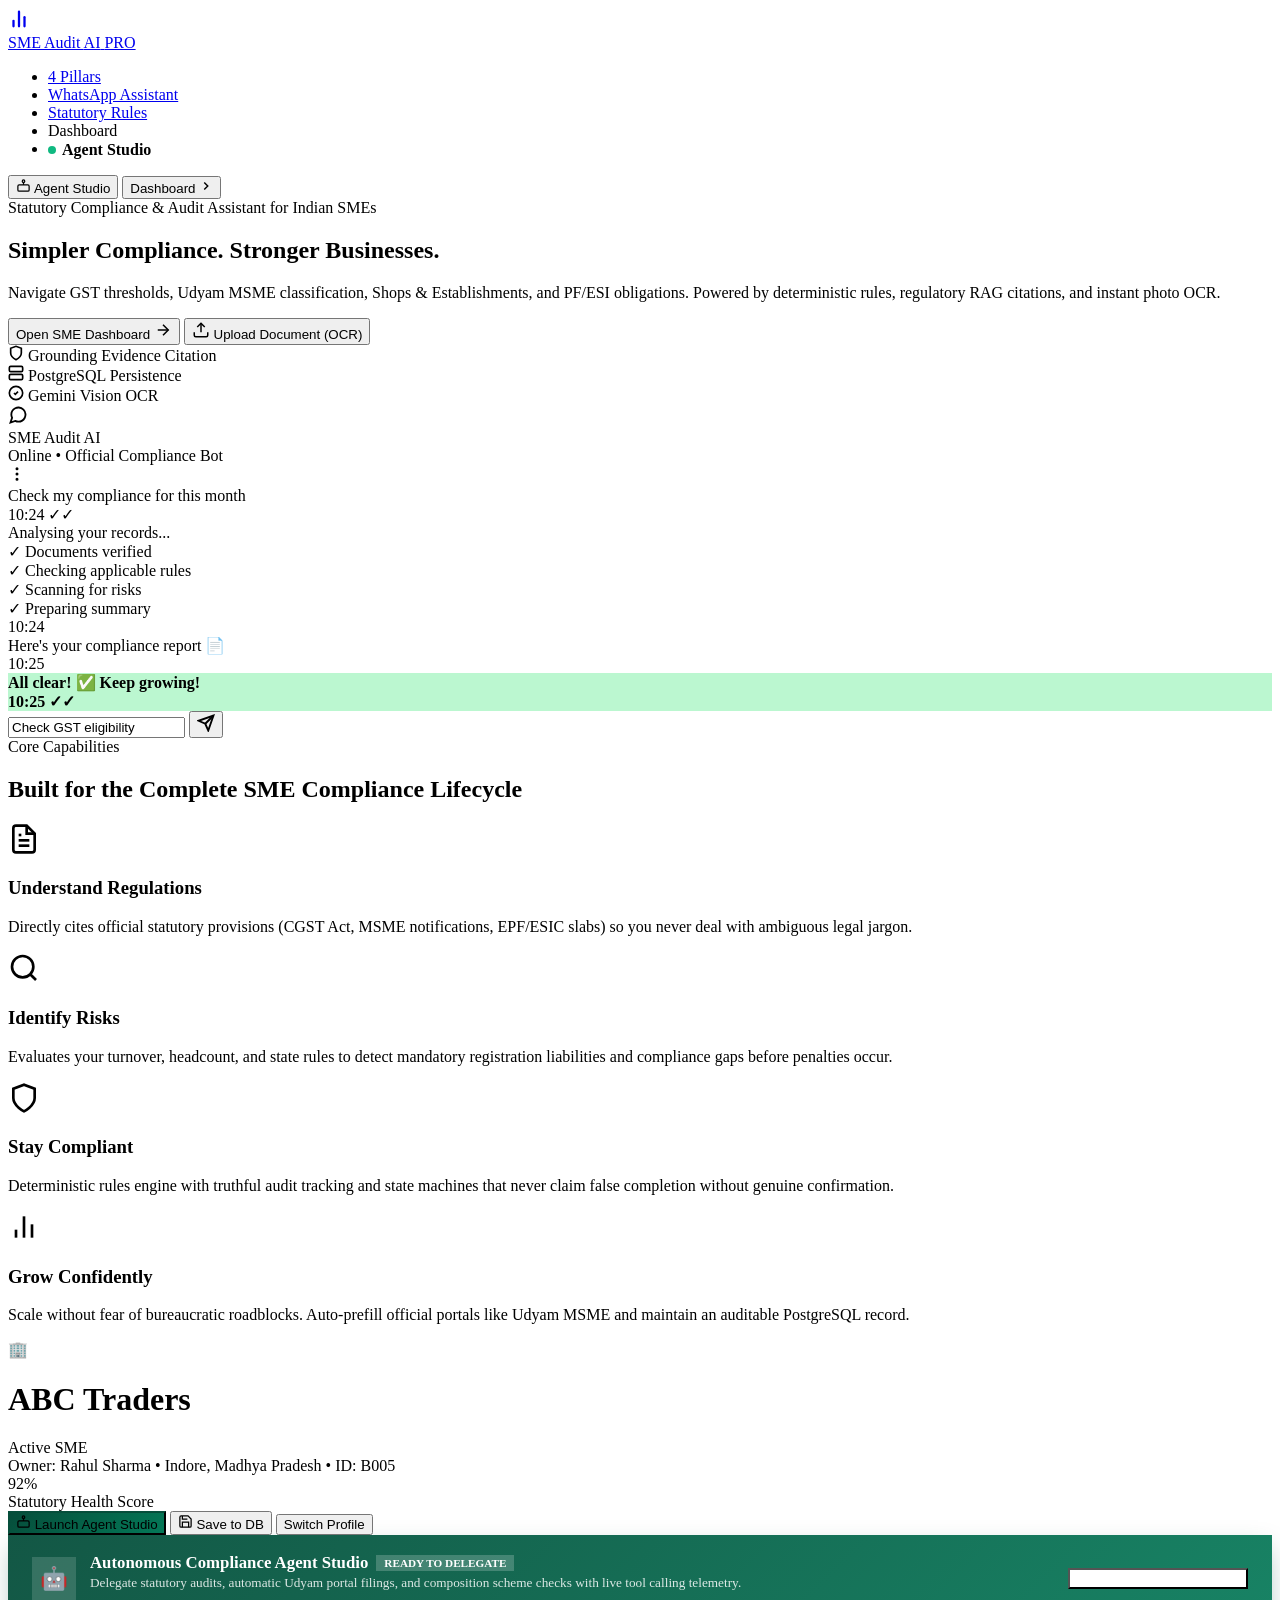
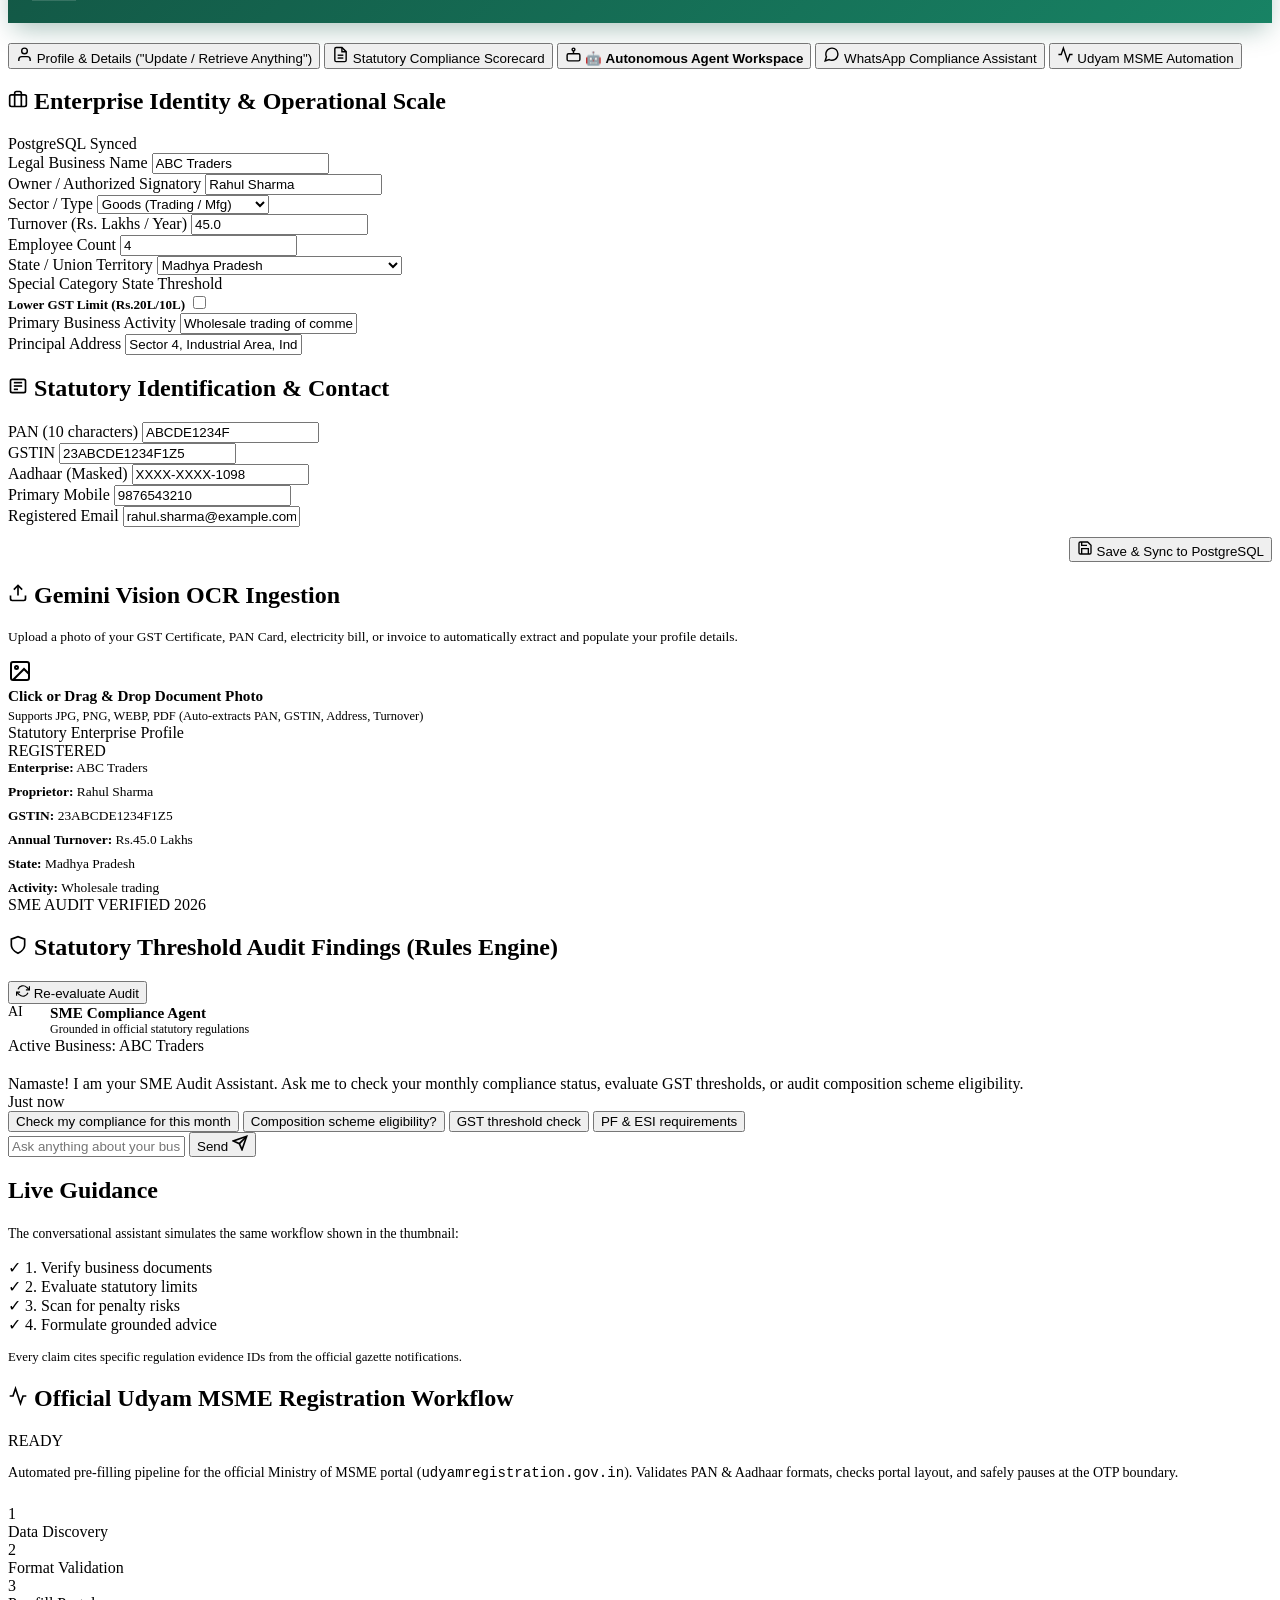
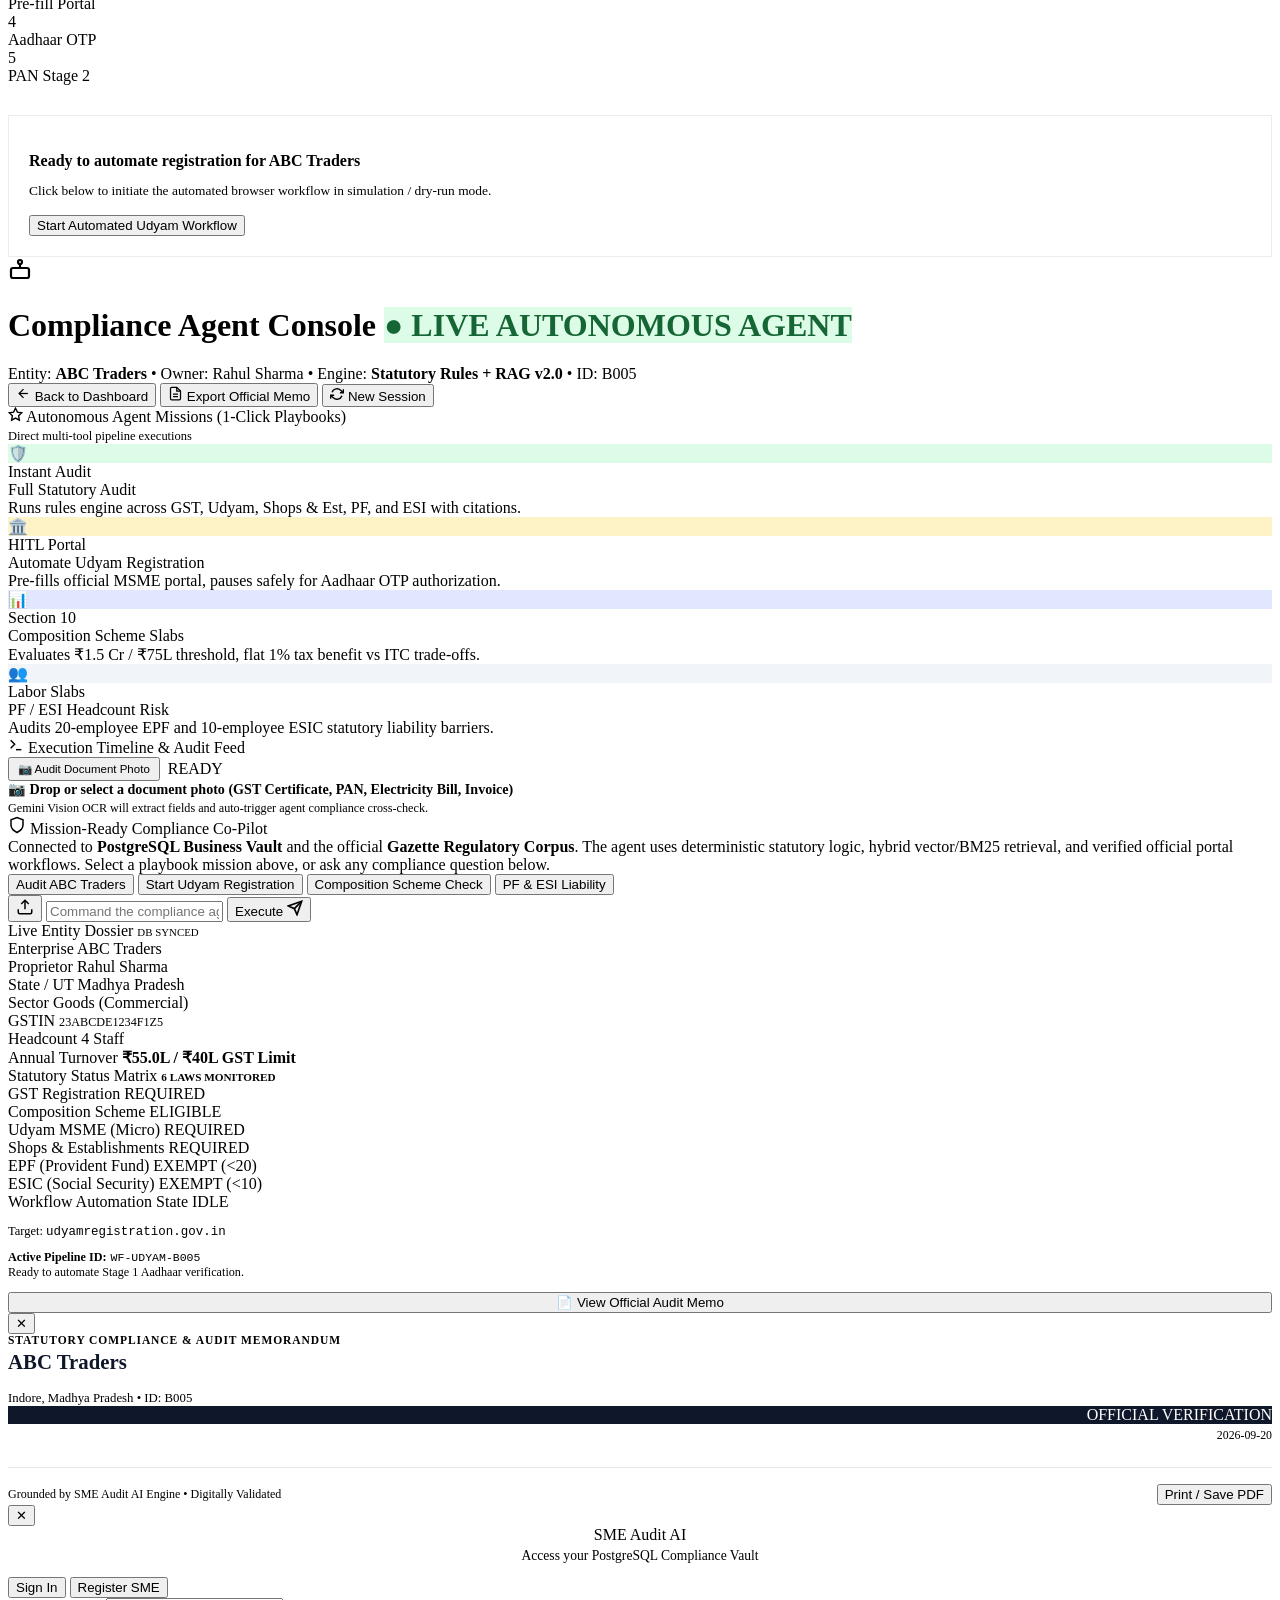
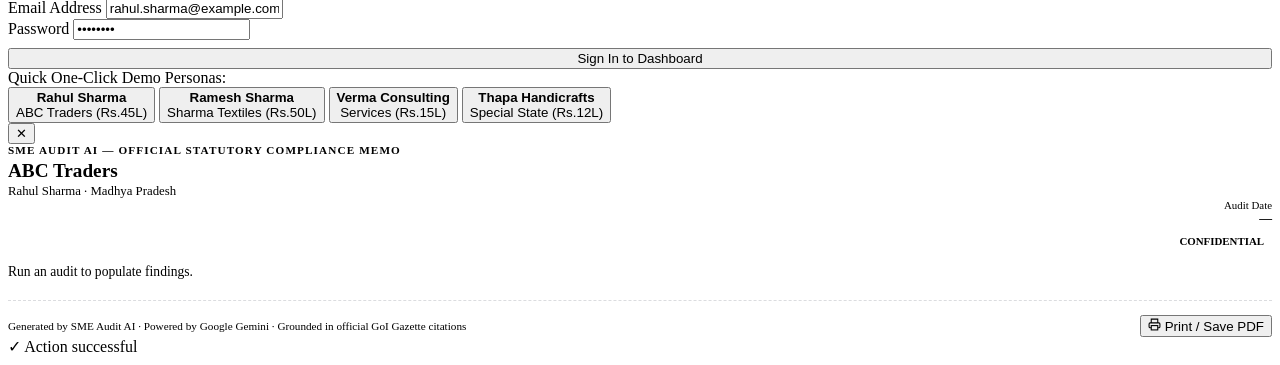
==== commit 4dc01b39: "frontend made" ====
--- a/web/index.html
+++ b/web/index.html
@@ -3,774 +3,1344 @@
 <head>
   <meta charset="UTF-8">
   <meta name="viewport" content="width=device-width, initial-scale=1.0">
-  <title>SME Audit AI — Statutory Compliance & Registration Assistant</title>
-  <meta name="description" content="AI-powered statutory compliance auditor, regulatory RAG assistant, and portal registration automation for Indian Small & Medium Enterprises.">
-  <link rel="preconnect" href="https://fonts.googleapis.com">
-  <link rel="preconnect" href="https://fonts.gstatic.com" crossorigin>
-  <link href="https://fonts.googleapis.com/css2?family=Inter:wght@300;400;500;600;700&family=Outfit:wght@500;600;700;800&family=JetBrains+Mono:wght@400;500&display=swap" rel="stylesheet">
+  <title>SME Audit AI — Simpler Compliance. Stronger Businesses.</title>
+  <meta name="description" content="AI-powered statutory compliance and audit assistant for Indian Small and Medium Enterprises. Understand regulations, identify risks, and stay compliant.">
   <link rel="stylesheet" href="/static/styles.css">
+  <link rel="icon" href="data:image/svg+xml,<svg xmlns='http://www.w3.org/2000/svg' viewBox='0 0 24 24' fill='%2310b981'><path d='M3 13h4v8H3v-8zm7-5h4v13h-4V8zm7-7h4v20h-4V1z'/></svg>">
 </head>
-<body class="theme-dark">
-  <div class="app-layout">
-    <!-- Sidebar Navigation -->
-    <aside class="app-sidebar" id="app-sidebar">
-      <div class="sidebar-brand">
-        <div class="brand-icon">
-          <svg width="24" height="24" viewBox="0 0 24 24" fill="none" stroke="currentColor" stroke-width="2.2" stroke-linecap="round" stroke-linejoin="round">
-            <path d="M12 22s8-4 8-10V5l-8-3-8 3v7c0 6 8 10 8 10z"/>
-            <path d="m9 12 2 2 4-4"/>
+<body>
+
+  <!-- ==========================================
+       TOP NAVIGATION BAR
+       ========================================== -->
+  <nav class="navbar" id="main-navbar">
+    <a class="brand-logo" id="nav-brand" href="#landing-view" onclick="navigateTo('landing')">
+      <div class="brand-icon-box">
+        <svg width="22" height="22" viewBox="0 0 24 24" fill="none" stroke="currentColor" stroke-width="2.5" stroke-linecap="round" stroke-linejoin="round">
+          <line x1="18" y1="20" x2="18" y2="10"></line>
+          <line x1="12" y1="20" x2="12" y2="4"></line>
+          <line x1="6" y1="20" x2="6" y2="14"></line>
+        </svg>
+      </div>
+      <div class="brand-name">
+        SME Audit <span style="color: var(--emerald-600);">AI</span>
+        <span class="ai-pill">PRO</span>
+      </div>
+    </a>
+
+    <ul class="nav-links">
+      <li><a class="nav-link" href="#pillars" onclick="scrollToSection('pillars')">4 Pillars</a></li>
+      <li><a class="nav-link" href="#phone-demo" onclick="scrollToSection('phone-demo')">WhatsApp Assistant</a></li>
+      <li><a class="nav-link" href="#features" onclick="scrollToSection('features')">Statutory Rules</a></li>
+      <li><a class="nav-link" onclick="navigateTo('dashboard')">Dashboard</a></li>
+      <li>
+        <a class="nav-link" style="color: var(--emerald-800); font-weight: 700; display: flex; align-items: center; gap: 6px;" onclick="navigateTo('agent')">
+          <span style="width: 8px; height: 8px; border-radius: 50%; background: #10b981; display: inline-block; animation: pulse-live 1.8s infinite;"></span>
+          Agent Studio
+        </a>
+      </li>
+    </ul>
+
+    <div class="nav-actions">
+      <button class="btn btn-secondary btn-sm" id="btn-nav-agent" onclick="navigateTo('agent')">
+        <svg width="15" height="15" viewBox="0 0 24 24" fill="none" stroke="currentColor" stroke-width="2">
+          <rect x="3" y="11" width="18" height="10" rx="2"></rect>
+          <circle cx="12" cy="5" r="2"></circle>
+          <path d="M12 7v4"></path>
+          <line x1="8" y1="16" x2="8" y2="16"></line>
+          <line x1="16" y1="16" x2="16" y2="16"></line>
+        </svg>
+        Agent Studio
+      </button>
+      <button class="btn btn-primary btn-sm" id="btn-nav-launch" onclick="navigateTo('dashboard')">
+        Dashboard
+        <svg width="14" height="14" viewBox="0 0 24 24" fill="none" stroke="currentColor" stroke-width="2.5">
+          <polyline points="9 18 15 12 9 6"></polyline>
+        </svg>
+      </button>
+    </div>
+  </nav>
+
+  <!-- ==========================================
+       VIEW 1: LANDING PAGE
+       ========================================== -->
+  <main id="app-landing-view">
+    
+    <!-- Hero Section -->
+    <section class="hero-section" id="hero">
+      <div class="hero-content">
+        <div class="hero-pill">
+          <span class="pulse-dot"></span>
+          Statutory Compliance & Audit Assistant for Indian SMEs
+        </div>
+
+        <h1 class="hero-title">
+          Simpler Compliance.
+          <span class="highlight">Stronger Businesses.</span>
+        </h1>
+
+        <p class="hero-subtitle">
+          Navigate GST thresholds, Udyam MSME classification, Shops & Establishments, and PF/ESI obligations. Powered by deterministic rules, regulatory RAG citations, and instant photo OCR.
+        </p>
+
+        <div class="hero-cta-group">
+          <button class="btn btn-primary btn-lg" id="btn-hero-dashboard" onclick="navigateTo('dashboard')">
+            Open SME Dashboard
+            <svg width="18" height="18" viewBox="0 0 24 24" fill="none" stroke="currentColor" stroke-width="2">
+              <path d="M5 12h14"></path>
+              <path d="M12 5l7 7-7 7"></path>
+            </svg>
+          </button>
+          <button class="btn btn-secondary btn-lg" id="btn-hero-demo-doc" onclick="triggerQuickDocUpload()">
+            <svg width="18" height="18" viewBox="0 0 24 24" fill="none" stroke="currentColor" stroke-width="2">
+              <path d="M21 15v4a2 2 0 0 1-2 2H5a2 2 0 0 1-2-2v-4"></path>
+              <polyline points="17 8 12 3 7 8"></polyline>
+              <line x1="12" y1="3" x2="12" y2="15"></line>
+            </svg>
+            Upload Document (OCR)
+          </button>
+        </div>
+
+        <div class="hero-badges-row">
+          <div class="trust-badge-item">
+            <svg width="16" height="16" viewBox="0 0 24 24" fill="none" stroke="currentColor" stroke-width="2.5"><path d="M12 22s8-4 8-10V5l-8-3-8 3v7c0 6 8 10 8 10z"></path></svg>
+            Grounding Evidence Citation
+          </div>
+          <div class="trust-badge-item">
+            <svg width="16" height="16" viewBox="0 0 24 24" fill="none" stroke="currentColor" stroke-width="2.5"><rect x="2" y="2" width="20" height="8" rx="2" ry="2"></rect><rect x="2" y="14" width="20" height="8" rx="2" ry="2"></rect><line x1="6" y1="6" x2="6.01" y2="6"></line><line x1="6" y1="18" x2="6.01" y2="18"></line></svg>
+            PostgreSQL Persistence
+          </div>
+          <div class="trust-badge-item">
+            <svg width="16" height="16" viewBox="0 0 24 24" fill="none" stroke="currentColor" stroke-width="2.5"><circle cx="12" cy="12" r="10"></circle><path d="m9 12 2 2 4-4"></path></svg>
+            Gemini Vision OCR
+          </div>
+        </div>
+      </div>
+
+      <!-- Hero Smartphone Mockup (As in thumbnail!) -->
+      <div class="phone-mockup-wrapper" id="phone-demo">
+        <div class="phone-mockup-frame">
+          <div class="phone-notch">
+            <div class="notch-sensor"></div>
+            <div class="notch-camera"></div>
+          </div>
+
+          <div class="phone-screen">
+            <!-- Header -->
+            <div class="phone-chat-header">
+              <div class="phone-avatar">
+                <svg width="20" height="20" viewBox="0 0 24 24" fill="none" stroke="currentColor" stroke-width="2.2"><path d="M21 11.5a8.38 8.38 0 0 1-.9 3.8 8.5 8.5 0 0 1-7.6 4.7 8.38 8.38 0 0 1-3.8-.9L3 21l1.9-5.7a8.38 8.38 0 0 1-.9-3.8 8.5 8.5 0 0 1 4.7-7.6 8.38 8.38 0 0 1 3.8-.9h.5a8.48 8.48 0 0 1 8 8v.5z"></path></svg>
+              </div>
+              <div class="phone-header-info">
+                <div class="phone-header-name">SME Audit AI</div>
+                <div class="phone-header-status">Online • Official Compliance Bot</div>
+              </div>
+              <svg width="18" height="18" viewBox="0 0 24 24" fill="none" stroke="currentColor" stroke-width="2"><circle cx="12" cy="12" r="1"></circle><circle cx="12" cy="5" r="1"></circle><circle cx="12" cy="19" r="1"></circle></svg>
+            </div>
+
+            <!-- Messages Stream -->
+            <div class="phone-chat-body" id="hero-phone-messages">
+              <div class="chat-bubble sent">
+                Check my compliance for this month
+                <div class="chat-meta">10:24 <span class="chat-checks">✓✓</span></div>
+              </div>
+
+              <div class="chat-bubble received">
+                Analysing your records...
+                <div class="chat-checklist">
+                  <div class="chat-check-item"><span class="badge-check">✓</span> Documents verified</div>
+                  <div class="chat-check-item"><span class="badge-check">✓</span> Checking applicable rules</div>
+                  <div class="chat-check-item"><span class="badge-check">✓</span> Scanning for risks</div>
+                  <div class="chat-check-item"><span class="badge-check">✓</span> Preparing summary</div>
+                </div>
+                <div class="chat-meta">10:24</div>
+              </div>
+
+              <div class="chat-bubble received">
+                Here's your compliance report 📄
+                <div class="chat-meta">10:25</div>
+              </div>
+
+              <div class="chat-bubble sent" style="background: #bbf7d0; font-weight: 600;">
+                All clear! ✅ Keep growing!
+                <div class="chat-meta">10:25 <span class="chat-checks">✓✓</span></div>
+              </div>
+            </div>
+
+            <!-- Input Bar -->
+            <div class="phone-chat-input-bar">
+              <input type="text" id="hero-phone-input" class="phone-input-field" placeholder="Type a message..." value="Check GST eligibility">
+              <button class="phone-send-btn" id="hero-phone-send" onclick="sendHeroPhoneMessage()">
+                <svg width="18" height="18" viewBox="0 0 24 24" fill="none" stroke="currentColor" stroke-width="2.5"><line x1="22" y1="2" x2="11" y2="13"></line><polygon points="22 2 15 22 11 13 2 9 22 2"></polygon></svg>
+              </button>
+            </div>
+          </div>
+        </div>
+      </div>
+    </section>
+
+    <!-- 4 Pillars Section (As in Thumbnail!) -->
+    <section class="pillars-section" id="pillars">
+      <div class="section-header-centered">
+        <div class="section-tag">Core Capabilities</div>
+        <h2 class="section-title">Built for the Complete SME Compliance Lifecycle</h2>
+      </div>
+
+      <div class="pillars-grid">
+        <!-- Pillar 1 -->
+        <div class="pillar-card pillar-1">
+          <div class="pillar-icon-circle">
+            <svg width="32" height="32" viewBox="0 0 24 24" fill="none" stroke="currentColor" stroke-width="2"><path d="M14 2H6a2 2 0 0 0-2 2v16a2 2 0 0 0 2 2h12a2 2 0 0 0 2-2V8z"></path><polyline points="14 2 14 8 20 8"></polyline><line x1="16" y1="13" x2="8" y2="13"></line><line x1="16" y1="17" x2="8" y2="17"></line><polyline points="10 9 9 9 8 9"></polyline></svg>
+          </div>
+          <h3 class="pillar-title">Understand Regulations</h3>
+          <p class="pillar-desc">
+            Directly cites official statutory provisions (CGST Act, MSME notifications, EPF/ESIC slabs) so you never deal with ambiguous legal jargon.
+          </p>
+        </div>
+
+        <!-- Pillar 2 -->
+        <div class="pillar-card pillar-2">
+          <div class="pillar-icon-circle">
+            <svg width="32" height="32" viewBox="0 0 24 24" fill="none" stroke="currentColor" stroke-width="2"><circle cx="11" cy="11" r="8"></circle><line x1="21" y1="21" x2="16.65" y2="16.65"></line></svg>
+          </div>
+          <h3 class="pillar-title">Identify Risks</h3>
+          <p class="pillar-desc">
+            Evaluates your turnover, headcount, and state rules to detect mandatory registration liabilities and compliance gaps before penalties occur.
+          </p>
+        </div>
+
+        <!-- Pillar 3 -->
+        <div class="pillar-card pillar-3">
+          <div class="pillar-icon-circle">
+            <svg width="32" height="32" viewBox="0 0 24 24" fill="none" stroke="currentColor" stroke-width="2"><path d="M12 22s8-4 8-10V5l-8-3-8 3v7c0 6 8 10 8 10z"></path></svg>
+          </div>
+          <h3 class="pillar-title">Stay Compliant</h3>
+          <p class="pillar-desc">
+            Deterministic rules engine with truthful audit tracking and state machines that never claim false completion without genuine confirmation.
+          </p>
+        </div>
+
+        <!-- Pillar 4 -->
+        <div class="pillar-card pillar-4">
+          <div class="pillar-icon-circle">
+            <svg width="32" height="32" viewBox="0 0 24 24" fill="none" stroke="currentColor" stroke-width="2"><line x1="18" y1="20" x2="18" y2="10"></line><line x1="12" y1="20" x2="12" y2="4"></line><line x1="6" y1="20" x2="6" y2="14"></line></svg>
+          </div>
+          <h3 class="pillar-title">Grow Confidently</h3>
+          <p class="pillar-desc">
+            Scale without fear of bureaucratic roadblocks. Auto-prefill official portals like Udyam MSME and maintain an auditable PostgreSQL record.
+          </p>
+        </div>
+      </div>
+    </section>
+
+  </main>
+
+  <!-- ==========================================
+       VIEW 2: SME DASHBOARD (Main Application)
+       ========================================== -->
+  <main id="app-dashboard-view">
+    
+    <!-- Executive Dashboard Header Card -->
+    <header class="dashboard-header-card">
+      <div class="dash-biz-meta">
+        <div class="biz-badge-icon" id="dash-biz-icon">🏢</div>
+        <div class="biz-titles">
+          <div class="biz-name-row">
+            <h1 class="biz-title-text" id="dash-biz-name">ABC Traders</h1>
+            <span class="status-indicator-pill status-active" id="dash-biz-status">Active SME</span>
+          </div>
+          <div class="biz-sub-info">
+            <span id="dash-biz-owner">Owner: Rahul Sharma</span>
+            <span>•</span>
+            <span id="dash-biz-location">Indore, Madhya Pradesh</span>
+            <span>•</span>
+            <span class="evidence-id-badge" id="dash-biz-id-badge">ID: B005</span>
+          </div>
+        </div>
+      </div>
+
+      <div class="dash-right-stats">
+        <div class="compliance-health-ring">
+          <div class="ring-score" id="dash-health-score">92%</div>
+          <div class="ring-label">
+            <span>Statutory</span>
+            <span>Health Score</span>
+          </div>
+        </div>
+
+        <button class="btn btn-primary btn-sm" style="background: linear-gradient(135deg, #064e3b 0%, #047857 100%); border-color: #064e3b;" onclick="navigateTo('agent')">
+          <svg width="15" height="15" viewBox="0 0 24 24" fill="none" stroke="currentColor" stroke-width="2">
+            <rect x="3" y="11" width="18" height="10" rx="2"></rect>
+            <circle cx="12" cy="5" r="2"></circle>
+            <path d="M12 7v4"></path>
+            <line x1="8" y1="16" x2="8" y2="16"></line>
+            <line x1="16" y1="16" x2="16" y2="16"></line>
           </svg>
-        </div>
-        <div class="brand-text">
-          <span class="brand-name">SME AUDIT AI</span>
-          <span class="brand-badge">PROTOTYPE V2</span>
-        </div>
-      </div>
-
-      <!-- Business Profile Selector -->
-      <div class="sidebar-section business-selector-wrapper">
-        <label for="business-select" class="section-label">ACTIVE BUSINESS PROFILE</label>
-        <div class="custom-select-container">
-          <select id="business-select" class="form-select">
-            <option value="B005" selected>ABC Traders (₹45L • 4 Staff • MP)</option>
-            <option value="B001">Sharma Textiles (₹50L • 8 Staff • MP)</option>
-            <option value="B002">Patel IT Solutions (₹15L • 3 Staff • MH)</option>
-            <option value="B003">Rao Manufacturing (₹180L • 25 Staff • KA)</option>
-            <option value="B004">Thapa Handicrafts (₹12L • 2 Staff • HP)</option>
-          </select>
-        </div>
-        <button id="btn-custom-business-modal" class="btn-sm btn-ghost">+ Custom Profile</button>
-      </div>
-
-      <!-- Navigation Tabs -->
-      <nav class="sidebar-nav">
-        <button class="nav-item active" data-tab="tab-dashboard" id="nav-dashboard">
-          <svg class="nav-icon" viewBox="0 0 24 24" fill="none" stroke="currentColor" stroke-width="2"><rect width="7" height="9" x="3" y="3" rx="1"/><rect width="7" height="5" x="14" y="3" rx="1"/><rect width="7" height="9" x="14" y="12" rx="1"/><rect width="7" height="5" x="3" y="16" rx="1"/></svg>
-          <span>Audit Dashboard</span>
-        </button>
-        <button class="nav-item" data-tab="tab-chat" id="nav-chat">
-          <svg class="nav-icon" viewBox="0 0 24 24" fill="none" stroke="currentColor" stroke-width="2"><path d="M21 15a2 2 0 0 1-2 2H7l-4 4V5a2 2 0 0 1 2-2h14a2 2 0 0 1 2 2z"/></svg>
-          <span>AI Copilot Chat</span>
-          <span class="nav-badge">Agentic</span>
-        </button>
-        <button class="nav-item" data-tab="tab-workflow" id="nav-workflow">
-          <svg class="nav-icon" viewBox="0 0 24 24" fill="none" stroke="currentColor" stroke-width="2"><polyline points="16 18 22 12 16 6"/><polyline points="8 6 2 12 8 18"/></svg>
-          <span>Udyam Automation</span>
-          <span class="pulse-indicator"></span>
-        </button>
-        <button class="nav-item" data-tab="tab-ocr" id="nav-ocr">
-          <svg class="nav-icon" viewBox="0 0 24 24" fill="none" stroke="currentColor" stroke-width="2"><path d="M14 2H6a2 2 0 0 0-2 2v16a2 2 0 0 0 2 2h12a2 2 0 0 0 2-2V8z"/><polyline points="14 2 14 8 20 8"/><line x1="16" x2="8" y1="13" y2="13"/><line x1="16" x2="8" y1="17" y2="17"/><polyline points="10 9 9 9 8 9"/></svg>
-          <span>Document OCR</span>
-        </button>
-        <button class="nav-item" data-tab="tab-gstin" id="nav-gstin">
-          <svg class="nav-icon" viewBox="0 0 24 24" fill="none" stroke="currentColor" stroke-width="2"><circle cx="12" cy="12" r="10"/><path d="m9 12 2 2 4-4"/></svg>
-          <span>GSTIN Verifier</span>
-          <span class="nav-badge" style="background: rgba(6, 182, 212, 0.2); color: var(--accent-cyan);">Live API</span>
-        </button>
-        <button class="nav-item" data-tab="tab-ledger" id="nav-ledger">
-          <svg class="nav-icon" viewBox="0 0 24 24" fill="none" stroke="currentColor" stroke-width="2"><line x1="12" x2="12" y1="2" y2="22"/><path d="M17 5H9.5a3.5 3.5 0 0 0 0 7h5a3.5 3.5 0 0 1 0 7H6"/></svg>
-          <span>43B(h) Ledger Scan</span>
-          <span class="nav-badge" style="background: rgba(245, 158, 11, 0.2); color: var(--accent-amber);">MSME</span>
-        </button>
-        <button class="nav-item" data-tab="tab-ca" id="nav-ca">
-          <svg class="nav-icon" viewBox="0 0 24 24" fill="none" stroke="currentColor" stroke-width="2"><path d="M16 21v-2a4 4 0 0 0-4-4H6a4 4 0 0 0-4 4v2"/><circle cx="9" cy="7" r="4"/><path d="M22 21v-2a4 4 0 0 0-3-3.87"/><path d="M16 3.13a4 4 0 0 1 0 7.75"/></svg>
-          <span>CA Portfolio Hub</span>
-        </button>
-        <button class="nav-item" data-tab="tab-regulations" id="nav-regulations">
-          <svg class="nav-icon" viewBox="0 0 24 24" fill="none" stroke="currentColor" stroke-width="2"><path d="m3 21 1.9-5.7a8.5 8.5 0 1 1 3.8 3.8z"/></svg>
-          <span>Knowledge Base (32)</span>
-        </button>
-        <button class="nav-item" data-tab="tab-report" id="nav-report">
-          <svg class="nav-icon" viewBox="0 0 24 24" fill="none" stroke="currentColor" stroke-width="2"><path d="M21 15v4a2 2 0 0 1-2 2H5a2 2 0 0 1-2-2v-4"/><polyline points="7 10 12 15 17 10"/><line x1="12" x2="12" y1="15" y2="3"/></svg>
-          <span>Audit Reports (PDF)</span>
-        </button>
-      </nav>
-
-      <!-- System Status Footer -->
-      <div class="sidebar-footer">
-        <div class="system-status-indicator">
-          <span class="status-dot online"></span>
-          <span class="status-text">Rules Engine: 10 Active</span>
-        </div>
-        <div class="system-meta">RAG Corpus: 32 Indian Statutes</div>
-      </div>
-    </aside>
-
-    <!-- Main Content Area -->
-    <main class="app-main" id="main-content">
-      <!-- Top Header Bar -->
-      <header class="main-header">
-        <div class="header-left">
-          <h1 id="page-title" class="page-title">Compliance Audit Dashboard</h1>
-          <p id="page-subtitle" class="page-subtitle">Real-time statutory threshold evaluations and regulatory grounding for Indian enterprises</p>
-        </div>
-        <div class="header-right">
-          <div class="business-pill" id="active-business-badge">
-            <span class="pill-dot"></span>
-            <span id="header-biz-name" class="pill-text">ABC Traders (B005)</span>
-          </div>
-          <button id="btn-quick-download-pdf" class="btn btn-secondary">
-            <svg width="16" height="16" viewBox="0 0 24 24" fill="none" stroke="currentColor" stroke-width="2"><path d="M21 15v4a2 2 0 0 1-2 2H5a2 2 0 0 1-2-2v-4"/><polyline points="7 10 12 15 17 10"/><line x1="12" x2="12" y1="15" y2="3"/></svg>
-            <span>Download PDF</span>
+          Launch Agent Studio
+        </button>
+
+        <button class="btn btn-secondary btn-sm" id="btn-quick-sync" onclick="saveAllBusinessProfileDetails()">
+          <svg width="15" height="15" viewBox="0 0 24 24" fill="none" stroke="currentColor" stroke-width="2"><path d="M19 21H5a2 2 0 0 1-2-2V5a2 2 0 0 1 2-2h11l5 5v11a2 2 0 0 1-2 2z"></path><polyline points="17 21 17 13 7 13 7 21"></polyline><polyline points="7 3 7 8 15 8"></polyline></svg>
+          Save to DB
+        </button>
+
+        <button class="btn btn-secondary btn-sm" onclick="openAuthModal('signin')">
+          Switch Profile
+        </button>
+      </div>
+    </header>
+
+    <!-- Autonomous Agent Callout Banner in Dashboard -->
+    <div style="background: linear-gradient(135deg, rgba(6, 78, 59, 0.95) 0%, rgba(4, 120, 87, 0.92) 100%); border-radius: var(--radius-lg); padding: 18px 24px; color: #ffffff; margin-bottom: 20px; display: flex; align-items: center; justify-content: space-between; flex-wrap: wrap; gap: 16px; box-shadow: 0 10px 25px -5px rgba(6, 78, 59, 0.35);">
+      <div style="display: flex; align-items: center; gap: 14px;">
+        <div style="width: 44px; height: 44px; border-radius: var(--radius-md); background: rgba(255, 255, 255, 0.15); display: flex; align-items: center; justify-content: center; font-size: 1.4rem;">
+          🤖
+        </div>
+        <div>
+          <div style="display: flex; align-items: center; gap: 8px;">
+            <strong style="font-family: var(--font-heading); font-size: 1.05rem;">Autonomous Compliance Agent Studio</strong>
+            <span style="font-size: 0.7rem; font-weight: 700; background: rgba(255, 255, 255, 0.2); padding: 2px 8px; border-radius: var(--radius-full); text-transform: uppercase;">READY TO DELEGATE</span>
+          </div>
+          <p style="font-size: 0.83rem; color: rgba(255, 255, 255, 0.85); margin-top: 2px;">
+            Delegate statutory audits, automatic Udyam portal filings, and composition scheme checks with live tool calling telemetry.
+          </p>
+        </div>
+      </div>
+      <div style="display: flex; align-items: center; gap: 10px;">
+        <button class="btn btn-sm" style="background: #ffffff; color: var(--emerald-950); font-weight: 700;" onclick="navigateTo('agent')">
+          Open Agent Workspace ➔
+        </button>
+      </div>
+    </div>
+
+    <!-- Segmented Navigation Tabs -->
+    <div class="dash-nav-tabs">
+      <button class="dash-tab-btn active" id="tab-btn-profile" onclick="switchDashboardTab('profile')">
+        <svg width="17" height="17" viewBox="0 0 24 24" fill="none" stroke="currentColor" stroke-width="2"><path d="M20 21v-2a4 4 0 0 0-4-4H8a4 4 0 0 0-4 4v2"></path><circle cx="12" cy="7" r="4"></circle></svg>
+        Profile & Details ("Update / Retrieve Anything")
+      </button>
+
+      <button class="dash-tab-btn" id="tab-btn-scorecard" onclick="switchDashboardTab('scorecard')">
+        <svg width="17" height="17" viewBox="0 0 24 24" fill="none" stroke="currentColor" stroke-width="2"><path d="M14 2H6a2 2 0 0 0-2 2v16a2 2 0 0 0 2 2h12a2 2 0 0 0 2-2V8z"></path><polyline points="14 2 14 8 20 8"></polyline><line x1="16" y1="13" x2="8" y2="13"></line><line x1="16" y1="17" x2="8" y2="17"></line></svg>
+        Statutory Compliance Scorecard
+      </button>
+
+      <button class="dash-tab-btn" id="tab-btn-agent-console" style="color: var(--emerald-800); font-weight: 700;" onclick="navigateTo('agent')">
+        <svg width="17" height="17" viewBox="0 0 24 24" fill="none" stroke="currentColor" stroke-width="2">
+          <rect x="3" y="11" width="18" height="10" rx="2"></rect>
+          <circle cx="12" cy="5" r="2"></circle>
+          <path d="M12 7v4"></path>
+          <line x1="8" y1="16" x2="8" y2="16"></line>
+          <line x1="16" y1="16" x2="16" y2="16"></line>
+        </svg>
+        🤖 Autonomous Agent Workspace
+      </button>
+
+      <button class="dash-tab-btn" id="tab-btn-assistant" onclick="switchDashboardTab('assistant')">
+        <svg width="17" height="17" viewBox="0 0 24 24" fill="none" stroke="currentColor" stroke-width="2"><path d="M21 11.5a8.38 8.38 0 0 1-.9 3.8 8.5 8.5 0 0 1-7.6 4.7 8.38 8.38 0 0 1-3.8-.9L3 21l1.9-5.7a8.38 8.38 0 0 1-.9-3.8 8.5 8.5 0 0 1 4.7-7.6 8.38 8.38 0 0 1 3.8-.9h.5a8.48 8.48 0 0 1 8 8v.5z"></path></svg>
+        WhatsApp Compliance Assistant
+      </button>
+
+      <button class="dash-tab-btn" id="tab-btn-udyam" onclick="switchDashboardTab('udyam')">
+        <svg width="17" height="17" viewBox="0 0 24 24" fill="none" stroke="currentColor" stroke-width="2"><polyline points="22 12 18 12 15 21 9 3 6 12 2 12"></polyline></svg>
+        Udyam MSME Automation
+      </button>
+    </div>
+
+    <!-- PANE 1: Comprehensive Profile & Details Manager -->
+    <div class="dash-content-pane active" id="pane-profile">
+      <div class="profile-editor-layout">
+        
+        <!-- Left: Interactive Profile Editor Form -->
+        <div>
+          <div class="tactile-card">
+            <div class="tactile-card-header">
+              <h2 class="tactile-card-title">
+                <svg width="20" height="20" viewBox="0 0 24 24" fill="none" stroke="currentColor" stroke-width="2"><rect x="2" y="7" width="20" height="14" rx="2" ry="2"></rect><path d="M16 21V5a2 2 0 0 0-2-2h-4a2 2 0 0 0-2 2v16"></path></svg>
+                Enterprise Identity & Operational Scale
+              </h2>
+              <span class="evidence-id-badge">PostgreSQL Synced</span>
+            </div>
+
+            <div class="grid-2-cols">
+              <div class="form-group">
+                <label class="form-label" for="field-biz-name">Legal Business Name</label>
+                <input type="text" id="field-biz-name" class="form-control" value="ABC Traders">
+              </div>
+
+              <div class="form-group">
+                <label class="form-label" for="field-owner-name">Owner / Authorized Signatory</label>
+                <input type="text" id="field-owner-name" class="form-control" value="Rahul Sharma">
+              </div>
+            </div>
+
+            <div class="grid-3-cols">
+              <div class="form-group">
+                <label class="form-label" for="field-biz-type">Sector / Type</label>
+                <select id="field-biz-type" class="form-control" onchange="recalculateInstantAudit()">
+                  <option value="goods">Goods (Trading / Mfg)</option>
+                  <option value="services">Services (Consulting / IT)</option>
+                </select>
+              </div>
+
+              <div class="form-group">
+                <label class="form-label" for="field-turnover">Turnover (Rs. Lakhs / Year)</label>
+                <input type="number" id="field-turnover" class="form-control" value="45.0" step="0.5" oninput="recalculateInstantAudit()">
+              </div>
+
+              <div class="form-group">
+                <label class="form-label" for="field-employees">Employee Count</label>
+                <input type="number" id="field-employees" class="form-control" value="4" min="1" oninput="recalculateInstantAudit()">
+              </div>
+            </div>
+
+            <div class="grid-2-cols">
+              <div class="form-group">
+                <label class="form-label" for="field-state">State / Union Territory</label>
+                <select id="field-state" class="form-control" onchange="onStateDropdownChanged()">
+                  <option value="Madhya Pradesh">Madhya Pradesh</option>
+                  <option value="Maharashtra">Maharashtra</option>
+                  <option value="Karnataka">Karnataka</option>
+                  <option value="Gujarat">Gujarat</option>
+                  <option value="Delhi">Delhi</option>
+                  <option value="Himachal Pradesh">Himachal Pradesh (Special Category)</option>
+                  <option value="Uttarakhand">Uttarakhand (Special Category)</option>
+                  <option value="Assam">Assam (Special Category)</option>
+                  <option value="Rajasthan">Rajasthan</option>
+                </select>
+              </div>
+
+              <div class="form-group">
+                <label class="form-label">Special Category State Threshold</label>
+                <div class="toggle-wrapper">
+                  <span style="font-size: 0.82rem; font-weight: 600; color: var(--slate-700);">Lower GST Limit (Rs.20L/10L)</span>
+                  <label class="toggle-switch">
+                    <input type="checkbox" id="field-special-state" onchange="recalculateInstantAudit()">
+                    <span class="toggle-slider"></span>
+                  </label>
+                </div>
+              </div>
+            </div>
+
+            <div class="grid-2-cols">
+              <div class="form-group">
+                <label class="form-label" for="field-activity">Primary Business Activity</label>
+                <input type="text" id="field-activity" class="form-control" value="Wholesale trading of commercial goods">
+              </div>
+
+              <div class="form-group">
+                <label class="form-label" for="field-address">Principal Address</label>
+                <input type="text" id="field-address" class="form-control" value="Sector 4, Industrial Area, Indore, Madhya Pradesh">
+              </div>
+            </div>
+          </div>
+
+          <!-- Statutory IDs Card -->
+          <div class="tactile-card">
+            <div class="tactile-card-header">
+              <h2 class="tactile-card-title">
+                <svg width="20" height="20" viewBox="0 0 24 24" fill="none" stroke="currentColor" stroke-width="2"><rect x="3" y="4" width="18" height="16" rx="2"></rect><line x1="7" y1="8" x2="17" y2="8"></line><line x1="7" y1="12" x2="17" y2="12"></line><line x1="7" y1="16" x2="12" y2="16"></line></svg>
+                Statutory Identification & Contact
+              </h2>
+            </div>
+
+            <div class="grid-3-cols">
+              <div class="form-group">
+                <label class="form-label" for="field-pan">PAN (10 characters)</label>
+                <input type="text" id="field-pan" class="form-control" value="ABCDE1234F" maxlength="10">
+              </div>
+
+              <div class="form-group">
+                <label class="form-label" for="field-gstin">GSTIN</label>
+                <input type="text" id="field-gstin" class="form-control" value="23ABCDE1234F1Z5" maxlength="15">
+              </div>
+
+              <div class="form-group">
+                <label class="form-label" for="field-aadhaar">Aadhaar (Masked)</label>
+                <input type="text" id="field-aadhaar" class="form-control" value="XXXX-XXXX-1098">
+              </div>
+            </div>
+
+            <div class="grid-2-cols">
+              <div class="form-group">
+                <label class="form-label" for="field-mobile">Primary Mobile</label>
+                <input type="text" id="field-mobile" class="form-control" value="9876543210">
+              </div>
+
+              <div class="form-group">
+                <label class="form-label" for="field-email">Registered Email</label>
+                <input type="email" id="field-email" class="form-control" value="rahul.sharma@example.com">
+              </div>
+            </div>
+
+            <div style="margin-top: 10px; display: flex; justify-content: flex-end; gap: 12px;">
+              <button class="btn btn-primary" onclick="saveAllBusinessProfileDetails()">
+                <svg width="16" height="16" viewBox="0 0 24 24" fill="none" stroke="currentColor" stroke-width="2"><path d="M19 21H5a2 2 0 0 1-2-2V5a2 2 0 0 1 2-2h11l5 5v11a2 2 0 0 1-2 2z"></path><polyline points="17 21 17 13 7 13 7 21"></polyline><polyline points="7 3 7 8 15 8"></polyline></svg>
+                Save & Sync to PostgreSQL
+              </button>
+            </div>
+          </div>
+        </div>
+
+        <!-- Right: Vision OCR Dropzone & Official Paper Certificate Preview -->
+        <div>
+          <!-- OCR Upload Card -->
+          <div class="tactile-card">
+            <div class="tactile-card-header">
+              <h2 class="tactile-card-title">
+                <svg width="20" height="20" viewBox="0 0 24 24" fill="none" stroke="currentColor" stroke-width="2"><path d="M21 15v4a2 2 0 0 1-2 2H5a2 2 0 0 1-2-2v-4"></path><polyline points="17 8 12 3 7 8"></polyline><line x1="12" y1="3" x2="12" y2="15"></line></svg>
+                Gemini Vision OCR Ingestion
+              </h2>
+            </div>
+            
+            <p style="font-size: 0.84rem; color: var(--slate-600); margin-bottom: 14px;">
+              Upload a photo of your GST Certificate, PAN Card, electricity bill, or invoice to automatically extract and populate your profile details.
+            </p>
+
+            <div class="ocr-upload-zone" id="ocr-dropzone" onclick="document.getElementById('ocr-file-input').click()">
+              <input type="file" id="ocr-file-input" style="display: none;" accept="image/*,.pdf" onchange="handleDocumentUpload(this.files[0])">
+              <div class="ocr-upload-icon">
+                <svg width="24" height="24" viewBox="0 0 24 24" fill="none" stroke="currentColor" stroke-width="2"><rect x="3" y="3" width="18" height="18" rx="2" ry="2"></rect><circle cx="8.5" cy="8.5" r="1.5"></circle><polyline points="21 15 16 10 5 21"></polyline></svg>
+              </div>
+              <div style="font-family: var(--font-heading); font-weight: 700; font-size: 0.95rem; color: var(--slate-800);">
+                Click or Drag & Drop Document Photo
+              </div>
+              <div style="font-size: 0.78rem; color: var(--slate-500); margin-top: 4px;">
+                Supports JPG, PNG, WEBP, PDF (Auto-extracts PAN, GSTIN, Address, Turnover)
+              </div>
+            </div>
+
+            <div id="ocr-status-box" style="display: none; margin-top: 14px; padding: 12px; background: var(--emerald-50); border-radius: var(--radius-md); border: 1px solid rgba(16, 185, 129, 0.3);">
+              <div style="font-size: 0.85rem; font-weight: 700; color: var(--emerald-900);" id="ocr-status-text">
+                Analyzing photo with Gemini Vision...
+              </div>
+            </div>
+          </div>
+
+          <!-- Official Paper Certificate Card -->
+          <div class="paper-cert-card" id="paper-cert-preview">
+            <div class="paper-cert-header">
+              <div class="paper-cert-title">Statutory Enterprise Profile</div>
+              <span class="evidence-id-badge" id="cert-reg-status">REGISTERED</span>
+            </div>
+
+            <div style="display: flex; flex-direction: column; gap: 8px; font-size: 0.84rem; color: var(--slate-700);">
+              <div><strong>Enterprise:</strong> <span id="cert-name">ABC Traders</span></div>
+              <div><strong>Proprietor:</strong> <span id="cert-owner">Rahul Sharma</span></div>
+              <div><strong>GSTIN:</strong> <span id="cert-gstin" style="font-family: var(--font-mono);">23ABCDE1234F1Z5</span></div>
+              <div><strong>Annual Turnover:</strong> Rs.<span id="cert-turnover">45.0</span> Lakhs</div>
+              <div><strong>State:</strong> <span id="cert-state">Madhya Pradesh</span></div>
+              <div><strong>Activity:</strong> <span id="cert-activity">Wholesale trading</span></div>
+            </div>
+
+            <div class="embossed-seal-stamp">
+              <span>SME AUDIT</span>
+              <span>VERIFIED</span>
+              <span>2026</span>
+            </div>
+          </div>
+        </div>
+
+      </div>
+    </div>
+
+    <!-- PANE 2: Statutory Compliance Scorecard -->
+    <div class="dash-content-pane" id="pane-scorecard">
+      <div class="tactile-card">
+        <div class="tactile-card-header">
+          <h2 class="tactile-card-title">
+            <svg width="20" height="20" viewBox="0 0 24 24" fill="none" stroke="currentColor" stroke-width="2"><path d="M12 22s8-4 8-10V5l-8-3-8 3v7c0 6 8 10 8 10z"></path></svg>
+            Statutory Threshold Audit Findings (Rules Engine)
+          </h2>
+          <button class="btn btn-secondary btn-sm" onclick="fetchLiveAuditScorecard()">
+            <svg width="14" height="14" viewBox="0 0 24 24" fill="none" stroke="currentColor" stroke-width="2"><polyline points="23 4 23 10 17 10"></polyline><polyline points="1 20 1 14 7 14"></polyline><path d="M3.51 9a9 9 0 0 1 14.85-3.36L23 10M1 14l4.64 4.36A9 9 0 0 0 20.49 15"></path></svg>
+            Re-evaluate Audit
           </button>
         </div>
-      </header>
-
-      <!-- TAB 1: AUDIT DASHBOARD -->
-      <section class="tab-pane active" id="tab-dashboard">
-        <!-- Metric Scorecards -->
-        <div class="metrics-grid">
-          <div class="metric-card card-glow-rose">
-            <div class="metric-header">
-              <span class="metric-label">ACTIONABLE REQUIREMENTS</span>
-              <span class="metric-icon alert-icon">!</span>
-            </div>
-            <div class="metric-value" id="stat-applicable-count">0</div>
-            <div class="metric-footnote">Mandatory statutory obligations to register</div>
-          </div>
-
-          <div class="metric-card card-glow-emerald">
-            <div class="metric-header">
-              <span class="metric-label">EXEMPT / COMPLIANT</span>
-              <span class="metric-icon ok-icon">&#10003;</span>
-            </div>
-            <div class="metric-value" id="stat-exempt-count">0</div>
-            <div class="metric-footnote">Below threshold or within exemption limits</div>
-          </div>
-
-          <div class="metric-card card-glow-amber">
-            <div class="metric-header">
-              <span class="metric-label">HIGH SEVERITY RISKS</span>
-              <span class="metric-icon warn-icon">&#9888;</span>
-            </div>
-            <div class="metric-value" id="stat-high-sev-count">0</div>
-            <div class="metric-footnote">Subject to penalty, interest, or disallowance</div>
-          </div>
-
-          <div class="metric-card card-glow-indigo">
-            <div class="metric-header">
-              <span class="metric-label">HEALTH SCORE</span>
-              <span class="metric-icon info-icon">&#9679;</span>
-            </div>
-            <div class="metric-value" id="stat-health-score">--</div>
-            <div class="metric-footnote">Readiness rating based on statutory coverage</div>
-          </div>
-        </div>
-
-        <!-- Business Details Banner -->
-        <div class="glass-panel profile-banner-panel">
-          <div class="profile-banner-header">
-            <h3>Active Entity Profile Overview</h3>
-            <span class="badge badge-indigo" id="banner-biz-type">Goods Enterprise</span>
-          </div>
-          <div class="profile-grid" id="profile-details-grid">
-            <div class="profile-col">
-              <span class="col-label">Legal Owner / Director</span>
-              <span class="col-val" id="prof-owner">--</span>
-            </div>
-            <div class="profile-col">
-              <span class="col-label">Annual Turnover</span>
-              <span class="col-val" id="prof-turnover">₹ 0 Lakhs</span>
-            </div>
-            <div class="profile-col">
-              <span class="col-label">Employee Headcount</span>
-              <span class="col-val" id="prof-employees">0 Personnel</span>
-            </div>
-            <div class="profile-col">
-              <span class="col-label">Jurisdiction & State</span>
-              <span class="col-val" id="prof-state">Madhya Pradesh</span>
-            </div>
-            <div class="profile-col">
-              <span class="col-label">PAN Number</span>
-              <span class="col-val mono" id="prof-pan">--</span>
-            </div>
-            <div class="profile-col">
-              <span class="col-label">Registered Address</span>
-              <span class="col-val" id="prof-address">--</span>
-            </div>
-          </div>
-        </div>
-
-        <!-- Findings Table Panel -->
-        <div class="glass-panel findings-panel">
-          <div class="panel-header-with-actions">
+
+        <div class="scorecard-grid" id="scorecard-findings-grid">
+          <!-- Populated dynamically via JS -->
+        </div>
+      </div>
+    </div>
+
+    <!-- PANE 3: Conversational Compliance Assistant (WhatsApp Style) -->
+    <div class="dash-content-pane" id="pane-assistant">
+      <div class="assistant-view-layout">
+        <!-- Main Chat Box -->
+        <div class="chat-console-box">
+          <div class="tactile-card-header" style="margin-bottom: 12px; padding-bottom: 8px;">
+            <div style="display: flex; align-items: center; gap: 10px;">
+              <div class="phone-avatar" style="width: 32px; height: 32px; font-size: 14px;">AI</div>
+              <div>
+                <div style="font-weight: 700; font-size: 0.95rem;">SME Compliance Agent</div>
+                <div style="font-size: 0.75rem; color: var(--emerald-700);">Grounded in official statutory regulations</div>
+              </div>
+            </div>
+            <span class="evidence-id-badge">Active Business: <span id="chat-active-biz-label">ABC Traders</span></span>
+          </div>
+
+          <div class="chat-messages-container" id="dash-chat-messages">
+            <div class="chat-bubble received">
+              Namaste! I am your SME Audit Assistant. Ask me to check your monthly compliance status, evaluate GST thresholds, or audit composition scheme eligibility.
+              <div class="chat-meta">Just now</div>
+            </div>
+          </div>
+
+          <div class="chat-suggestions-strip">
+            <button class="suggestion-chip" onclick="quickSendChat('Check my compliance for this month')">Check my compliance for this month</button>
+            <button class="suggestion-chip" onclick="quickSendChat('Am I eligible for composition scheme?')">Composition scheme eligibility?</button>
+            <button class="suggestion-chip" onclick="quickSendChat('What are my GST limits in Madhya Pradesh?')">GST threshold check</button>
+            <button class="suggestion-chip" onclick="quickSendChat('Do I need PF or ESI registration?')">PF & ESI requirements</button>
+          </div>
+
+          <div class="chat-input-bar-desk">
+            <input type="text" id="dash-chat-input" class="form-control" placeholder="Ask anything about your business compliance..." onkeydown="if(event.key==='Enter') sendDashboardChatMessage()">
+            <button class="btn btn-primary" onclick="sendDashboardChatMessage()">
+              Send
+              <svg width="16" height="16" viewBox="0 0 24 24" fill="none" stroke="currentColor" stroke-width="2.5"><line x1="22" y1="2" x2="11" y2="13"></line><polygon points="22 2 15 22 11 13 2 9 22 2"></polygon></svg>
+            </button>
+          </div>
+        </div>
+
+        <!-- Right Quick Info Card -->
+        <div>
+          <div class="tactile-card">
+            <div class="tactile-card-header">
+              <h2 class="tactile-card-title">Live Guidance</h2>
+            </div>
+            <p style="font-size: 0.85rem; color: var(--slate-600); line-height: 1.5; margin-bottom: 14px;">
+              The conversational assistant simulates the same workflow shown in the thumbnail:
+            </p>
+            <div class="chat-checklist" style="margin-bottom: 16px;">
+              <div class="chat-check-item"><span class="badge-check">✓</span> 1. Verify business documents</div>
+              <div class="chat-check-item"><span class="badge-check">✓</span> 2. Evaluate statutory limits</div>
+              <div class="chat-check-item"><span class="badge-check">✓</span> 3. Scan for penalty risks</div>
+              <div class="chat-check-item"><span class="badge-check">✓</span> 4. Formulate grounded advice</div>
+            </div>
+            <p style="font-size: 0.8rem; color: var(--slate-500);">
+              Every claim cites specific regulation evidence IDs from the official gazette notifications.
+            </p>
+          </div>
+        </div>
+      </div>
+    </div>
+
+    <!-- PANE 4: Udyam MSME Workflow Automation -->
+    <div class="dash-content-pane" id="pane-udyam">
+      <div class="tactile-card">
+        <div class="tactile-card-header">
+          <h2 class="tactile-card-title">
+            <svg width="20" height="20" viewBox="0 0 24 24" fill="none" stroke="currentColor" stroke-width="2"><polyline points="22 12 18 12 15 21 9 3 6 12 2 12"></polyline></svg>
+            Official Udyam MSME Registration Workflow
+          </h2>
+          <span class="evidence-id-badge" id="udyam-wf-status-badge">READY</span>
+        </div>
+
+        <p style="font-size: 0.88rem; color: var(--slate-600); margin-bottom: 24px;">
+          Automated pre-filling pipeline for the official Ministry of MSME portal (<code>udyamregistration.gov.in</code>). Validates PAN & Aadhaar formats, checks portal layout, and safely pauses at the OTP boundary.
+        </p>
+
+        <div class="stepper-progress-bar">
+          <div class="step-node completed" id="wf-step-1">
+            <div class="node-circle">1</div>
+            <div class="node-label">Data Discovery</div>
+          </div>
+          <div class="step-node active" id="wf-step-2">
+            <div class="node-circle">2</div>
+            <div class="node-label">Format Validation</div>
+          </div>
+          <div class="step-node" id="wf-step-3">
+            <div class="node-circle">3</div>
+            <div class="node-label">Pre-fill Portal</div>
+          </div>
+          <div class="step-node" id="wf-step-4">
+            <div class="node-circle">4</div>
+            <div class="node-label">Aadhaar OTP</div>
+          </div>
+          <div class="step-node" id="wf-step-5">
+            <div class="node-circle">5</div>
+            <div class="node-label">PAN Stage 2</div>
+          </div>
+        </div>
+
+        <div id="udyam-action-box" style="margin-top: 30px; padding: 20px; background: #ffffff; border-radius: var(--radius-lg); border: 1px solid rgba(15, 23, 42, 0.08); box-shadow: var(--skeuo-inset-depth);">
+          <div id="udyam-ready-state">
+            <h3 style="font-size: 1rem; font-weight: 700; color: var(--slate-900); margin-bottom: 8px;">
+              Ready to automate registration for <span id="udyam-target-biz-name">ABC Traders</span>
+            </h3>
+            <p style="font-size: 0.84rem; color: var(--slate-600); margin-bottom: 16px;">
+              Click below to initiate the automated browser workflow in simulation / dry-run mode.
+            </p>
+            <button class="btn btn-primary" onclick="triggerUdyamWorkflowStart()">
+              Start Automated Udyam Workflow
+            </button>
+          </div>
+
+          <div id="udyam-otp-state" style="display: none;">
+            <div style="padding: 12px 16px; background: var(--amber-100); border-radius: var(--radius-md); border: 1px solid rgba(245, 158, 11, 0.4); margin-bottom: 16px;">
+              <strong style="color: #92400e;">Mandatory User Authorization Checkpoint:</strong>
+              <div style="font-size: 0.85rem; color: #78350f; margin-top: 4px;" id="udyam-prompt-text">
+                Please enter the 6-digit Aadhaar OTP sent to registered mobile.
+              </div>
+            </div>
+
+            <div class="form-group" style="max-width: 240px;">
+              <label class="form-label" for="udyam-otp-input">6-Digit Aadhaar OTP</label>
+              <input type="text" id="udyam-otp-input" class="form-control" placeholder="123456" maxlength="6" value="654321">
+            </div>
+
+            <button class="btn btn-primary" onclick="submitUdyamOTP()">
+              Submit OTP & Resume Workflow
+            </button>
+          </div>
+
+          <div id="udyam-completed-state" style="display: none; padding: 12px; background: var(--emerald-50); border-radius: var(--radius-md); border: 1px solid rgba(16, 185, 129, 0.3);">
+            <strong style="color: var(--emerald-900);">Stage 1 Authentication Verified:</strong>
+            <p style="font-size: 0.85rem; color: var(--slate-700); margin-top: 4px;" id="udyam-result-msg"></p>
+          </div>
+        </div>
+      </div>
+    </div>
+
+  </main>
+
+  <!-- ==========================================
+       VIEW 3: AUTONOMOUS AGENT STUDIO & WORKSPACE
+       ========================================== -->
+  <main id="app-agent-view">
+    
+    <!-- Agent Studio Header -->
+    <header class="agent-header-card">
+      <div class="agent-header-left">
+        <div class="agent-avatar-icon">
+          <svg width="24" height="24" viewBox="0 0 24 24" fill="none" stroke="currentColor" stroke-width="2.2">
+            <rect x="3" y="11" width="18" height="10" rx="2"></rect>
+            <circle cx="12" cy="5" r="2"></circle>
+            <path d="M12 7v4"></path>
+            <line x1="8" y1="16" x2="8" y2="16"></line>
+            <line x1="16" y1="16" x2="16" y2="16"></line>
+          </svg>
+          <span class="agent-live-dot" title="Agent Online & Grounded"></span>
+        </div>
+        <div class="agent-header-titles">
+          <h1>
+            Compliance Agent Console
+            <span class="evidence-id-badge" style="background: #dcfce7; color: #166534; border-color: rgba(16, 185, 129, 0.4);">
+              ● LIVE AUTONOMOUS AGENT
+            </span>
+          </h1>
+          <div class="agent-header-sub">
+            <span>Entity: <strong id="agent-active-biz-name">ABC Traders</strong></span>
+            <span>•</span>
+            <span id="agent-active-owner">Owner: Rahul Sharma</span>
+            <span>•</span>
+            <span>Engine: <strong>Statutory Rules + RAG v2.0</strong></span>
+            <span>•</span>
+            <span class="evidence-id-badge" id="agent-active-biz-id">ID: B005</span>
+          </div>
+        </div>
+      </div>
+
+      <div class="agent-header-actions">
+        <button class="btn btn-secondary btn-sm" onclick="navigateTo('dashboard')">
+          <svg width="15" height="15" viewBox="0 0 24 24" fill="none" stroke="currentColor" stroke-width="2"><line x1="19" y1="12" x2="5" y2="12"></line><polyline points="12 19 5 12 12 5"></polyline></svg>
+          Back to Dashboard
+        </button>
+        <button class="btn btn-secondary btn-sm" onclick="openOfficialMemoModal()">
+          <svg width="15" height="15" viewBox="0 0 24 24" fill="none" stroke="currentColor" stroke-width="2"><path d="M14 2H6a2 2 0 0 0-2 2v16a2 2 0 0 0 2 2h12a2 2 0 0 0 2-2V8z"></path><polyline points="14 2 14 8 20 8"></polyline><line x1="16" y1="13" x2="8" y2="13"></line><line x1="16" y1="17" x2="8" y2="17"></line></svg>
+          Export Official Memo
+        </button>
+        <button class="btn btn-primary btn-sm" onclick="resetAgentSession()">
+          <svg width="14" height="14" viewBox="0 0 24 24" fill="none" stroke="currentColor" stroke-width="2.5"><polyline points="23 4 23 10 17 10"></polyline><polyline points="1 20 1 14 7 14"></polyline><path d="M3.51 9a9 9 0 0 1 14.85-3.36L23 10M1 14l4.64 4.36A9 9 0 0 0 20.49 15"></path></svg>
+          New Session
+        </button>
+      </div>
+    </header>
+
+    <!-- 1-Click Mission Playbooks -->
+    <div class="agent-playbooks-bar">
+      <div class="playbooks-title-row">
+        <div class="playbooks-label">
+          <svg width="15" height="15" viewBox="0 0 24 24" fill="none" stroke="currentColor" stroke-width="2.2"><polygon points="12 2 15.09 8.26 22 9.27 17 14.14 18.18 21.02 12 17.77 5.82 21.02 7 14.14 2 9.27 8.91 8.26 12 2"></polygon></svg>
+          Autonomous Agent Missions (1-Click Playbooks)
+        </div>
+        <span style="font-size: 0.78rem; color: var(--slate-500);">Direct multi-tool pipeline executions</span>
+      </div>
+
+      <div class="playbooks-grid">
+        <!-- Playbook 1 -->
+        <div class="playbook-card" onclick="runAgentPlaybook('full_audit')">
+          <div class="playbook-top">
+            <div class="playbook-icon" style="background: #dcfce7; color: #166534;">🛡️</div>
+            <span class="playbook-badge badge-auto">Instant Audit</span>
+          </div>
+          <div>
+            <div class="playbook-title">Full Statutory Audit</div>
+            <div class="playbook-desc">Runs rules engine across GST, Udyam, Shops & Est, PF, and ESI with citations.</div>
+          </div>
+        </div>
+
+        <!-- Playbook 2 -->
+        <div class="playbook-card" onclick="runAgentPlaybook('udyam_automate')">
+          <div class="playbook-top">
+            <div class="playbook-icon" style="background: #fef3c7; color: #92400e;">🏛️</div>
+            <span class="playbook-badge badge-hitl">HITL Portal</span>
+          </div>
+          <div>
+            <div class="playbook-title">Automate Udyam Registration</div>
+            <div class="playbook-desc">Pre-fills official MSME portal, pauses safely for Aadhaar OTP authorization.</div>
+          </div>
+        </div>
+
+        <!-- Playbook 3 -->
+        <div class="playbook-card" onclick="runAgentPlaybook('composition_check')">
+          <div class="playbook-top">
+            <div class="playbook-icon" style="background: #e0e7ff; color: #3730a3;">📊</div>
+            <span class="playbook-badge badge-tax">Section 10</span>
+          </div>
+          <div>
+            <div class="playbook-title">Composition Scheme Slabs</div>
+            <div class="playbook-desc">Evaluates ₹1.5 Cr / ₹75L threshold, flat 1% tax benefit vs ITC trade-offs.</div>
+          </div>
+        </div>
+
+        <!-- Playbook 4 -->
+        <div class="playbook-card" onclick="runAgentPlaybook('labor_check')">
+          <div class="playbook-top">
+            <div class="playbook-icon" style="background: #f1f5f9; color: #334155;">👥</div>
+            <span class="playbook-badge badge-law">Labor Slabs</span>
+          </div>
+          <div>
+            <div class="playbook-title">PF / ESI Headcount Risk</div>
+            <div class="playbook-desc">Audits 20-employee EPF and 10-employee ESIC statutory liability barriers.</div>
+          </div>
+        </div>
+      </div>
+    </div>
+
+    <!-- Dual-Column Workspace Layout -->
+    <div class="agent-workspace-grid">
+      
+      <!-- Left: Interactive Execution & Interaction Stream -->
+      <section class="agent-stream-panel">
+        <div class="stream-header">
+          <div class="stream-header-title">
+            <svg width="16" height="16" viewBox="0 0 24 24" fill="none" stroke="currentColor" stroke-width="2.2"><polyline points="4 17 10 11 4 5"></polyline><line x1="12" y1="19" x2="20" y2="19"></line></svg>
+            Execution Timeline & Audit Feed
+          </div>
+          <div style="display: flex; align-items: center; gap: 8px;">
+            <button class="btn btn-secondary btn-sm" style="padding: 3px 8px; font-size: 0.72rem;" onclick="toggleAgentDocUpload()">
+              📷 Audit Document Photo
+            </button>
+            <span class="evidence-id-badge" id="agent-active-badge">READY</span>
+          </div>
+        </div>
+
+        <!-- Embedded Document Dropzone (Toggled) -->
+        <div class="agent-embedded-dropzone" id="agent-embedded-ocr-zone" onclick="document.getElementById('agent-doc-input').click()">
+          <input type="file" id="agent-doc-input" style="display: none;" accept="image/*,.pdf" onchange="handleAgentDocumentUpload(this.files[0])">
+          <div style="font-weight: 700; font-size: 0.88rem; color: var(--emerald-800);">
+            📷 Drop or select a document photo (GST Certificate, PAN, Electricity Bill, Invoice)
+          </div>
+          <div style="font-size: 0.76rem; color: var(--slate-500); margin-top: 3px;">
+            Gemini Vision OCR will extract fields and auto-trigger agent compliance cross-check.
+          </div>
+        </div>
+
+        <!-- Scrollable Messages & Execution Timeline -->
+        <div class="agent-messages-viewport" id="agent-feed-viewport">
+          
+          <!-- Default Briefing Card -->
+          <div class="agent-briefing-banner" id="agent-welcome-briefing">
+            <div class="agent-briefing-title">
+              <svg width="18" height="18" viewBox="0 0 24 24" fill="none" stroke="currentColor" stroke-width="2"><path d="M12 22s8-4 8-10V5l-8-3-8 3v7c0 6 8 10 8 10z"></path></svg>
+              Mission-Ready Compliance Co-Pilot
+            </div>
             <div>
-              <h3>Statutory Compliance Audit Findings</h3>
-              <p class="panel-subtext">Evaluated against 10 Indian statutory rules with real-time evidence cross-referencing</p>
-            </div>
-            <button id="btn-re-audit" class="btn btn-sm btn-outline">
-              <svg width="14" height="14" viewBox="0 0 24 24" fill="none" stroke="currentColor" stroke-width="2"><path d="M21 12a9 9 0 0 0-9-9 9.75 9.75 0 0 0-6.74 2.74L3 8"/><path d="M3 3v5h5"/><path d="M3 12a9 9 0 0 0 9 9 9.75 9.75 0 0 0 6.74-2.74L21 16"/><path d="M16 21h5v-5"/></svg>
-              <span>Re-evaluate</span>
+              Connected to <strong>PostgreSQL Business Vault</strong> and the official <strong>Gazette Regulatory Corpus</strong>. 
+              The agent uses deterministic statutory logic, hybrid vector/BM25 retrieval, and verified official portal workflows. 
+              Select a playbook mission above, or ask any compliance question below.
+            </div>
+          </div>
+
+        </div>
+
+        <!-- Bottom Input & Command Dock -->
+        <div class="agent-dock-area">
+          <div class="agent-chips-strip">
+            <button class="agent-chip" onclick="quickAgentPrompt('Audit my business ABC Traders against all statutory rules')">Audit ABC Traders</button>
+            <button class="agent-chip" onclick="quickAgentPrompt('Initiate Udyam MSME registration workflow')">Start Udyam Registration</button>
+            <button class="agent-chip" onclick="quickAgentPrompt('Can I opt for the composition scheme in Madhya Pradesh?')">Composition Scheme Check</button>
+            <button class="agent-chip" onclick="quickAgentPrompt('Am I liable for EPF or ESIC registrations with 4 employees?')">PF & ESI Liability</button>
+          </div>
+
+          <div class="agent-input-row">
+            <button class="agent-upload-trigger-btn" title="Audit Document Photo via Vision OCR" onclick="toggleAgentDocUpload()">
+              <svg width="18" height="18" viewBox="0 0 24 24" fill="none" stroke="currentColor" stroke-width="2"><path d="M21 15v4a2 2 0 0 1-2 2H5a2 2 0 0 1-2-2v-4"></path><polyline points="17 8 12 3 7 8"></polyline><line x1="12" y1="3" x2="12" y2="15"></line></svg>
             </button>
-          </div>
-
-          <div class="table-responsive">
-            <table class="data-table" id="findings-table">
-              <thead>
-                <tr>
-                  <th>Statutory Requirement</th>
-                  <th>Applicability Status</th>
-                  <th>Severity</th>
-                  <th>Reasoning & Threshold Comparison</th>
-                  <th>Evidence Citation</th>
-                  <th>Action</th>
-                </tr>
-              </thead>
-              <tbody id="findings-table-body">
-                <!-- Injected via JavaScript -->
-              </tbody>
-            </table>
+            <input type="text" id="agent-custom-input" class="agent-input-field" placeholder="Command the compliance agent (e.g., 'Check my GST liabilities and start Udyam registration')..." onkeydown="if(event.key==='Enter') sendAgentCustomPrompt()">
+            <button class="btn btn-primary agent-send-button" id="btn-agent-send" onclick="sendAgentCustomPrompt()">
+              Execute
+              <svg width="16" height="16" viewBox="0 0 24 24" fill="none" stroke="currentColor" stroke-width="2.5"><line x1="22" y1="2" x2="11" y2="13"></line><polygon points="22 2 15 22 11 13 2 9 22 2"></polygon></svg>
+            </button>
           </div>
         </div>
       </section>
 
-      <!-- TAB 2: AI COPILOT CHAT -->
-      <section class="tab-pane" id="tab-chat">
-        <div class="chat-container glass-panel">
-          <div class="chat-header">
-            <div class="chat-header-info">
-              <div class="agent-avatar">AI</div>
-              <div>
-                <h3 class="chat-title">Compliance Copilot</h3>
-                <span class="chat-status"><span class="status-dot online"></span> Function Calling & RAG Grounding Enabled</span>
-              </div>
-            </div>
-            <div class="chat-header-actions">
-              <button id="btn-clear-chat" class="btn-xs btn-ghost">Clear</button>
-            </div>
-          </div>
-
-          <!-- Chat Conversation Stream -->
-          <div class="chat-messages" id="chat-messages-stream">
-            <div class="message-bubble message-assistant">
-              <div class="bubble-sender">SME Compliance Copilot</div>
-              <div class="bubble-content">
-                Hello! I am your SME Compliance & Audit Assistant. I can evaluate statutory thresholds for your business, cite provisions from the CGST Act, MSMED Act, and Labour Codes, initiate your Udyam registration workflow, or generate executive audit reports. How can I help you today?
-              </div>
-              <div class="suggested-prompts">
-                <button class="prompt-chip" data-prompt="Run a full statutory compliance audit on my business">Full Compliance Audit</button>
-                <button class="prompt-chip" data-prompt="What are my GST and Composition Scheme obligations?">Check GST & Composition</button>
-                <button class="prompt-chip" data-prompt="Start my Udyam MSME registration workflow">Start Udyam Workflow</button>
-                <button class="prompt-chip" data-prompt="Explain the Section 43B(h) 45-day payment rule for MSMEs">Explain Sec 43B(h)</button>
-              </div>
-            </div>
-          </div>
-
-          <!-- Chat Input Controls -->
-          <div class="chat-input-wrapper">
-            <textarea id="chat-input-text" class="chat-input" placeholder="Ask anything about GST thresholds, MSME Udyam registration, PF/ESI, or 43B(h)..." rows="2"></textarea>
-            <button id="btn-chat-send" class="btn btn-primary btn-icon">
-              <svg width="18" height="18" viewBox="0 0 24 24" fill="none" stroke="currentColor" stroke-width="2.2" stroke-linecap="round" stroke-linejoin="round"><line x1="22" x2="11" y1="2" y2="13"/><polygon points="22 2 15 22 11 13 2 9 22 2"/></svg>
+      <!-- Right: Live SME Telemetry & Statutory State Matrix -->
+      <aside class="agent-telemetry-drawer">
+        
+        <!-- Widget 1: Active Entity Dossier -->
+        <div class="telemetry-card">
+          <div class="telemetry-card-title">
+            <span>Live Entity Dossier</span>
+            <span class="evidence-id-badge" style="font-size: 0.68rem;">DB SYNCED</span>
+          </div>
+
+          <div class="dossier-row">
+            <span class="dossier-label">Enterprise</span>
+            <span class="dossier-val" id="tele-biz-name">ABC Traders</span>
+          </div>
+          <div class="dossier-row">
+            <span class="dossier-label">Proprietor</span>
+            <span class="dossier-val" id="tele-biz-owner">Rahul Sharma</span>
+          </div>
+          <div class="dossier-row">
+            <span class="dossier-label">State / UT</span>
+            <span class="dossier-val" id="tele-biz-state">Madhya Pradesh</span>
+          </div>
+          <div class="dossier-row">
+            <span class="dossier-label">Sector</span>
+            <span class="dossier-val" id="tele-biz-type">Goods (Commercial)</span>
+          </div>
+          <div class="dossier-row">
+            <span class="dossier-label">GSTIN</span>
+            <span class="dossier-val" id="tele-biz-gstin" style="font-family: var(--font-mono); font-size: 0.76rem;">23ABCDE1234F1Z5</span>
+          </div>
+          <div class="dossier-row">
+            <span class="dossier-label">Headcount</span>
+            <span class="dossier-val" id="tele-biz-employees">4 Staff</span>
+          </div>
+
+          <div class="turnover-meter-box">
+            <div class="meter-labels">
+              <span>Annual Turnover</span>
+              <strong id="tele-meter-val">₹55.0L / ₹40L GST Limit</strong>
+            </div>
+            <div class="meter-track">
+              <div class="meter-fill" id="tele-meter-bar" style="width: 100%;"></div>
+            </div>
+          </div>
+        </div>
+
+        <!-- Widget 2: Statutory Compliance Matrix -->
+        <div class="telemetry-card">
+          <div class="telemetry-card-title">
+            <span>Statutory Status Matrix</span>
+            <span style="font-size: 0.7rem; color: var(--emerald-700); font-weight: 700;">6 LAWS MONITORED</span>
+          </div>
+
+          <div class="matrix-grid">
+            <div class="matrix-item">
+              <span class="matrix-law-name">GST Registration</span>
+              <span class="matrix-pill pill-required" id="matrix-gst-pill">REQUIRED</span>
+            </div>
+            <div class="matrix-item">
+              <span class="matrix-law-name">Composition Scheme</span>
+              <span class="matrix-pill pill-eligible" id="matrix-comp-pill">ELIGIBLE</span>
+            </div>
+            <div class="matrix-item">
+              <span class="matrix-law-name">Udyam MSME (Micro)</span>
+              <span class="matrix-pill pill-required" id="matrix-udyam-pill">REQUIRED</span>
+            </div>
+            <div class="matrix-item">
+              <span class="matrix-law-name">Shops & Establishments</span>
+              <span class="matrix-pill pill-required" id="matrix-shop-pill">REQUIRED</span>
+            </div>
+            <div class="matrix-item">
+              <span class="matrix-law-name">EPF (Provident Fund)</span>
+              <span class="matrix-pill pill-exempt" id="matrix-epf-pill">EXEMPT (&lt;20)</span>
+            </div>
+            <div class="matrix-item">
+              <span class="matrix-law-name">ESIC (Social Security)</span>
+              <span class="matrix-pill pill-exempt" id="matrix-esi-pill">EXEMPT (&lt;10)</span>
+            </div>
+          </div>
+        </div>
+
+        <!-- Widget 3: Active State Machine Monitor -->
+        <div class="telemetry-card">
+          <div class="telemetry-card-title">
+            <span>Workflow Automation State</span>
+            <span class="wf-state-badge wf-ready" id="tele-wf-status">IDLE</span>
+          </div>
+          <p style="font-size: 0.78rem; color: var(--slate-600); margin-bottom: 8px;">
+            Target: <code>udyamregistration.gov.in</code>
+          </p>
+          <div class="wf-state-box">
+            <div class="wf-state-header">
+              <span style="font-size: 0.76rem; font-weight: 700; color: var(--slate-800);">Active Pipeline ID:</span>
+              <code style="font-size: 0.72rem;" id="tele-wf-id">WF-UDYAM-B005</code>
+            </div>
+            <div style="font-size: 0.76rem; color: var(--slate-600);" id="tele-wf-desc">
+              Ready to automate Stage 1 Aadhaar verification.
+            </div>
+          </div>
+
+          <button class="btn btn-secondary btn-sm" style="width: 100%; margin-top: 12px;" onclick="openOfficialMemoModal()">
+            📄 View Official Audit Memo
+          </button>
+        </div>
+
+      </aside>
+
+    </div>
+  </main>
+
+  <!-- ==========================================
+       OFFICIAL AUDIT MEMO MODAL
+       ========================================== -->
+  <div class="memo-modal-overlay" id="memo-modal">
+    <div class="memo-document-card">
+      <button class="memo-close-btn" onclick="closeOfficialMemoModal()">✕</button>
+      
+      <div class="memo-header">
+        <div>
+          <div style="font-size: 0.72rem; font-weight: 800; letter-spacing: 0.08em; color: var(--emerald-800); text-transform: uppercase;">
+            STATUTORY COMPLIANCE & AUDIT MEMORANDUM
+          </div>
+          <h2 style="font-family: var(--font-heading); font-size: 1.3rem; font-weight: 800; color: #0f172a; margin-top: 4px;" id="memo-modal-biz-name">
+            ABC Traders
+          </h2>
+          <div style="font-size: 0.8rem; color: var(--slate-600);" id="memo-modal-biz-sub">
+            Indore, Madhya Pradesh • ID: B005
+          </div>
+        </div>
+        <div style="text-align: right;">
+          <div class="evidence-id-badge" style="background: #0f172a; color: #ffffff;">OFFICIAL VERIFICATION</div>
+          <div style="font-family: var(--font-mono); font-size: 0.74rem; color: var(--slate-500); margin-top: 4px;" id="memo-modal-timestamp">
+            2026-09-20
+          </div>
+        </div>
+      </div>
+
+      <div id="memo-modal-body-content" style="font-size: 0.88rem; line-height: 1.6; color: var(--slate-800);">
+        <!-- Populated dynamically with verified audit findings -->
+      </div>
+
+      <div style="margin-top: 24px; padding-top: 16px; border-top: 1px solid rgba(15, 23, 42, 0.1); display: flex; justify-content: space-between; align-items: center;">
+        <div style="font-size: 0.75rem; color: var(--slate-500);">
+          Grounded by SME Audit AI Engine • Digitally Validated
+        </div>
+        <button class="btn btn-primary btn-sm" onclick="window.print()">
+          Print / Save PDF
+        </button>
+      </div>
+    </div>
+  </div>
+
+  <!-- ==========================================
+       AUTHENTICATION MODAL
+       ========================================== -->
+  <div class="auth-modal-overlay" id="auth-modal">
+    <div class="auth-card">
+      <button class="auth-close-btn" onclick="closeAuthModal()">✕</button>
+      
+      <div style="text-align: center; margin-bottom: 12px;">
+        <div class="brand-name" style="justify-content: center;">
+          SME Audit <span style="color: var(--emerald-600);">AI</span>
+        </div>
+        <p style="font-size: 0.85rem; color: var(--slate-600); margin-top: 4px;">
+          Access your PostgreSQL Compliance Vault
+        </p>
+      </div>
+
+      <div class="auth-tabs">
+        <button class="auth-tab-btn active" id="btn-tab-signin" onclick="switchAuthTab('signin')">Sign In</button>
+        <button class="auth-tab-btn" id="btn-tab-register" onclick="switchAuthTab('register')">Register SME</button>
+      </div>
+
+      <!-- Sign In Form -->
+      <form id="form-signin" onsubmit="event.preventDefault(); handleUserLogin();">
+        <div class="form-group">
+          <label class="form-label" for="auth-signin-email">Email Address</label>
+          <input type="email" id="auth-signin-email" class="form-control" value="rahul.sharma@example.com" required>
+        </div>
+        <div class="form-group">
+          <label class="form-label" for="auth-signin-password">Password</label>
+          <input type="password" id="auth-signin-password" class="form-control" value="password" required>
+        </div>
+        <button type="submit" class="btn btn-primary" style="width: 100%; margin-top: 8px;">
+          Sign In to Dashboard
+        </button>
+      </form>
+
+      <!-- Register Form -->
+      <form id="form-register" style="display: none;" onsubmit="event.preventDefault(); handleUserRegister();">
+        <div class="form-group">
+          <label class="form-label" for="auth-reg-name">Your Full Name</label>
+          <input type="text" id="auth-reg-name" class="form-control" placeholder="e.g. Ramesh Patel" required>
+        </div>
+        <div class="form-group">
+          <label class="form-label" for="auth-reg-biz">Business / Enterprise Name</label>
+          <input type="text" id="auth-reg-biz" class="form-control" placeholder="e.g. Patel Exports" required>
+        </div>
+        <div class="form-group">
+          <label class="form-label" for="auth-reg-email">Email Address</label>
+          <input type="email" id="auth-reg-email" class="form-control" placeholder="ramesh@example.com" required>
+        </div>
+        <div class="form-group">
+          <label class="form-label" for="auth-reg-phone">Mobile Phone</label>
+          <input type="text" id="auth-reg-phone" class="form-control" placeholder="9822334455">
+        </div>
+        <button type="submit" class="btn btn-primary" style="width: 100%; margin-top: 8px;">
+          Create SME Account
+        </button>
+      </form>
+
+      <!-- Demo Accounts Quick Selector -->
+      <div class="demo-account-pills">
+        <div class="demo-pills-label">Quick One-Click Demo Personas:</div>
+        <div class="demo-pills-grid">
+          <button class="demo-pill-btn" onclick="selectDemoAccount('rahul.sharma@example.com', 'B005')">
+            <strong>Rahul Sharma</strong><br>ABC Traders (Rs.45L)
+          </button>
+          <button class="demo-pill-btn" onclick="selectDemoAccount('ramesh.sharma@example.com', 'B001')">
+            <strong>Ramesh Sharma</strong><br>Sharma Textiles (Rs.50L)
+          </button>
+          <button class="demo-pill-btn" onclick="selectDemoAccount('verma@consulting.com', 'B002')">
+            <strong>Verma Consulting</strong><br>Services (Rs.15L)
+          </button>
+          <button class="demo-pill-btn" onclick="selectDemoAccount('thapa@handicrafts.com', 'B004')">
+            <strong>Thapa Handicrafts</strong><br>Special State (Rs.12L)
+          </button>
+        </div>
+      </div>
+    </div>
+  </div>
+
+  <!-- ==========================================
+       VIEW 3: AGENT STUDIO — Compliance Execution Console
+       ========================================== -->
+  <main id="app-agent-view" style="display: none; padding-top: 70px; min-height: 100vh;">
+
+    <!-- Agent Studio Header -->
+    <div class="agent-header-card">
+      <div class="agent-header-left">
+        <div class="agent-studio-badge">
+          <span class="agent-pulse-ring"></span>
+          <svg width="16" height="16" viewBox="0 0 24 24" fill="none" stroke="currentColor" stroke-width="2.2"><rect x="3" y="11" width="18" height="10" rx="2"></rect><circle cx="12" cy="5" r="2"></circle><path d="M12 7v4"></path><line x1="8" y1="16" x2="8" y2="16"></line><line x1="16" y1="16" x2="16" y2="16"></line></svg>
+          <span id="agent-active-badge">READY</span>
+        </div>
+        <div>
+          <h1 class="agent-header-title">Compliance Agent Studio</h1>
+          <div class="agent-header-sub">
+            <span id="agent-active-biz-name">ABC Traders</span> &nbsp;·&nbsp;
+            <span id="agent-active-owner">Owner: Rahul Sharma</span> &nbsp;·&nbsp;
+            <span class="agent-biz-id-tag" id="agent-active-biz-id">ID: B005</span>
+          </div>
+        </div>
+      </div>
+      <div class="agent-header-actions">
+        <button class="btn btn-secondary btn-sm" onclick="toggleAgentDocUpload()" id="btn-agent-doc-upload">
+          <svg width="14" height="14" viewBox="0 0 24 24" fill="none" stroke="currentColor" stroke-width="2"><path d="M21 15v4a2 2 0 0 1-2 2H5a2 2 0 0 1-2-2v-4"></path><polyline points="17 8 12 3 7 8"></polyline><line x1="12" y1="3" x2="12" y2="15"></line></svg>
+          Inspect Document
+        </button>
+        <button class="btn btn-secondary btn-sm" onclick="resetAgentSession()" id="btn-agent-reset">
+          <svg width="14" height="14" viewBox="0 0 24 24" fill="none" stroke="currentColor" stroke-width="2"><polyline points="1 4 1 10 7 10"></polyline><path d="M3.51 15a9 9 0 1 0 .49-4.1"></path></svg>
+          New Session
+        </button>
+        <button class="btn btn-primary btn-sm" onclick="openOfficialMemoModal()" id="btn-agent-memo">
+          <svg width="14" height="14" viewBox="0 0 24 24" fill="none" stroke="currentColor" stroke-width="2"><path d="M14 2H6a2 2 0 0 0-2 2v16a2 2 0 0 0 2 2h12a2 2 0 0 0 2-2V8z"></path><polyline points="14 2 14 8 20 8"></polyline></svg>
+          Download Audit Memo
+        </button>
+        <button class="btn btn-secondary btn-sm" onclick="navigateTo('dashboard')" id="btn-agent-back">
+          ← Dashboard
+        </button>
+      </div>
+    </div>
+
+    <!-- Playbook Mission Bar -->
+    <div class="playbooks-section">
+      <div class="playbooks-label">
+        <svg width="14" height="14" viewBox="0 0 24 24" fill="none" stroke="currentColor" stroke-width="2.5"><polygon points="13 2 3 14 12 14 11 22 21 10 12 10 13 2"></polygon></svg>
+        One-Click Mission Playbooks
+      </div>
+      <div class="playbooks-grid">
+        <button class="playbook-card playbook-audit" onclick="runAgentPlaybook('full_audit')" id="pb-full-audit">
+          <div class="pb-icon">🏛️</div>
+          <div class="pb-title">Full Statutory Health Audit</div>
+          <div class="pb-sub">GST · Udyam · S&amp;E · PF · ESI · IBC</div>
+        </button>
+        <button class="playbook-card playbook-udyam" onclick="runAgentPlaybook('udyam_automate')" id="pb-udyam">
+          <div class="pb-icon">🤖</div>
+          <div class="pb-title">Autonomous Udyam Registration</div>
+          <div class="pb-sub">Portal automation + OTP e-KYC pipeline</div>
+        </button>
+        <button class="playbook-card playbook-composition" onclick="runAgentPlaybook('composition_check')" id="pb-composition">
+          <div class="pb-icon">📊</div>
+          <div class="pb-title">Composition Scheme Analysis</div>
+          <div class="pb-sub">Section 10 CGST · Tax slab savings</div>
+        </button>
+        <button class="playbook-card playbook-labor" onclick="runAgentPlaybook('labor_check')" id="pb-labor">
+          <div class="pb-icon">👥</div>
+          <div class="pb-title">EPF &amp; ESIC Risk Audit</div>
+          <div class="pb-sub">Headcount threshold exposure</div>
+        </button>
+      </div>
+    </div>
+
+    <!-- Dual Pane Workspace -->
+    <div class="agent-workspace-grid">
+
+      <!-- LEFT: Agent Execution Feed -->
+      <div class="agent-feed-panel">
+
+        <!-- Doc Upload Zone (hidden by default) -->
+        <div class="agent-embedded-dropzone" id="agent-embedded-ocr-zone" onclick="document.getElementById('agent-ocr-file-input').click()">
+          <svg width="28" height="28" viewBox="0 0 24 24" fill="none" stroke="var(--emerald-600)" stroke-width="1.5"><path d="M21 15v4a2 2 0 0 1-2 2H5a2 2 0 0 1-2-2v-4"></path><polyline points="17 8 12 3 7 8"></polyline><line x1="12" y1="3" x2="12" y2="15"></line></svg>
+          <div style="font-weight: 700; font-size: 0.85rem; color: var(--emerald-800); margin: 6px 0 2px;">Drop Document Photo Here</div>
+          <div style="font-size: 0.75rem; color: var(--slate-500);">Gemini Vision OCR will extract statutory fields and trigger discrepancy analysis</div>
+          <input type="file" id="agent-ocr-file-input" style="display:none;" accept="image/*" onchange="handleAgentDocumentUpload(this.files[0])">
+        </div>
+
+        <!-- Feed Viewport -->
+        <div class="agent-feed-viewport" id="agent-feed-viewport">
+          <div class="agent-briefing-banner" id="agent-welcome-briefing">
+            <div class="agent-briefing-title">
+              <svg width="18" height="18" viewBox="0 0 24 24" fill="none" stroke="currentColor" stroke-width="2"><path d="M12 22s8-4 8-10V5l-8-3-8 3v7c0 6 8 10 8 10z"></path></svg>
+              Agent Session Initialized
+            </div>
+            <div>
+              Connected to <strong>PostgreSQL Business Vault</strong> · Regulatory RAG corpus loaded (Hybrid BM25 + Vector) · Rules engine warm.
+              <br><br>
+              Select a <strong>Mission Playbook</strong> above for autonomous execution, or issue a custom compliance directive below.
+            </div>
+          </div>
+        </div>
+
+        <!-- Input Bar -->
+        <div class="agent-input-bar">
+          <div class="agent-quick-prompts" id="agent-quick-chips">
+            <button class="agent-chip" onclick="quickAgentPrompt('What is my current GST registration obligation?')">GST threshold?</button>
+            <button class="agent-chip" onclick="quickAgentPrompt('Am I eligible for Composition Scheme under Section 10?')">Composition eligible?</button>
+            <button class="agent-chip" onclick="quickAgentPrompt('What are my EPF and ESI obligations?')">PF/ESI liability?</button>
+            <button class="agent-chip" onclick="quickAgentPrompt('Summarize all my statutory non-compliances.')">Full risk brief</button>
+          </div>
+          <div class="agent-input-row">
+            <textarea
+              id="agent-custom-input"
+              class="agent-textarea"
+              placeholder="Issue a compliance directive… e.g. 'Do I need GST registration?' or 'What are penalties for late Udyam filing?'"
+              rows="2"
+              onkeydown="if(event.key==='Enter' && !event.shiftKey){ event.preventDefault(); sendAgentCustomPrompt(); }"
+            ></textarea>
+            <button class="agent-send-btn" onclick="sendAgentCustomPrompt()" id="btn-agent-send">
+              <svg width="18" height="18" viewBox="0 0 24 24" fill="none" stroke="currentColor" stroke-width="2.5"><line x1="22" y1="2" x2="11" y2="13"></line><polygon points="22 2 15 22 11 13 2 9 22 2"></polygon></svg>
             </button>
           </div>
         </div>
-      </section>
-
-      <!-- TAB 3: REGISTRATION AUTOMATION (UDYAM WORKFLOW) -->
-      <section class="tab-pane" id="tab-workflow">
-        <div class="workflow-dashboard glass-panel">
-          <div class="workflow-header">
-            <div>
-              <h3>Udyam MSME Registration Automation Engine</h3>
-              <p class="panel-subtext">Automates official portal pre-filling, layout validation, and handles mandatory Aadhaar OTP checkpoints truthfully.</p>
-            </div>
-            <div class="workflow-controls">
-              <label class="toggle-switch-label">
-                <input type="checkbox" id="wf-dryrun-toggle" checked>
-                <span class="toggle-slider"></span>
-                <span class="toggle-text">Simulation / Dry-Run</span>
-              </label>
-              <button id="btn-start-workflow" class="btn btn-primary">
-                <svg width="16" height="16" viewBox="0 0 24 24" fill="none" stroke="currentColor" stroke-width="2"><polygon points="5 3 19 12 5 21 5 3"/></svg>
-                <span>Initiate Registration</span>
-              </button>
-            </div>
-          </div>
-
-          <!-- Visual Stepper Progress Bar -->
-          <div class="stepper-wrapper">
-            <div class="stepper-steps">
-              <div class="step-item active" id="step-node-ready">
-                <div class="step-number">1</div>
-                <div class="step-label">Ready</div>
-              </div>
-              <div class="step-connector" id="conn-1"></div>
-              <div class="step-item" id="step-node-collecting">
-                <div class="step-number">2</div>
-                <div class="step-label">Data Check</div>
-              </div>
-              <div class="step-connector" id="conn-2"></div>
-              <div class="step-item" id="step-node-validating">
-                <div class="step-number">3</div>
-                <div class="step-label">Validating</div>
-              </div>
-              <div class="step-connector" id="conn-3"></div>
-              <div class="step-item" id="step-node-running">
-                <div class="step-number">4</div>
-                <div class="step-label">Portal Pre-fill</div>
-              </div>
-              <div class="step-connector" id="conn-4"></div>
-              <div class="step-item" id="step-node-awaiting">
-                <div class="step-number">5</div>
-                <div class="step-label">Human OTP</div>
-              </div>
-              <div class="step-connector" id="conn-5"></div>
-              <div class="step-item" id="step-node-completed">
-                <div class="step-number">6</div>
-                <div class="step-label">Stage Verified</div>
-              </div>
-            </div>
-          </div>
-
-          <!-- Active Human-in-the-Loop Action Banner -->
-          <div class="hitl-action-card hidden" id="hitl-action-card">
-            <div class="hitl-badge">MANDATORY HUMAN AUTHORIZATION REQUIRED</div>
-            <h4 id="hitl-prompt-title">Aadhaar e-KYC Verification Checkpoint</h4>
-            <p id="hitl-prompt-desc">The official government portal requires UIDAI Aadhaar OTP verification to authenticate the applicant.</p>
-            <div class="hitl-form-inline">
-              <div class="otp-input-group">
-                <input type="text" id="input-otp" class="form-input otp-field" maxlength="6" placeholder="Enter 6-digit OTP (e.g. 654321)">
-                <button id="btn-submit-otp" class="btn btn-primary">Authorize & Resume Workflow</button>
-              </div>
-            </div>
-          </div>
-
-          <!-- Side-by-side: Masked Credential Card & Live Event Log -->
-          <div class="workflow-grid-split">
-            <!-- Masked Credentials Panel -->
-            <div class="credential-card">
-              <h4>Pre-filled Portal Payload (Masked for Audit Privacy)</h4>
-              <div class="credential-row">
-                <span class="cred-label">Portal Destination</span>
-                <span class="cred-val highlight">udyamregistration.gov.in</span>
-              </div>
-              <div class="credential-row">
-                <span class="cred-label">Enterprise Name</span>
-                <span class="cred-val" id="wf-cred-name">--</span>
-              </div>
-              <div class="credential-row">
-                <span class="cred-label">Applicant Name</span>
-                <span class="cred-val" id="wf-cred-owner">--</span>
-              </div>
-              <div class="credential-row">
-                <span class="cred-label">Aadhaar Number</span>
-                <span class="cred-val mono" id="wf-cred-aadhaar">XXXX-XXXX-XXXX</span>
-              </div>
-              <div class="credential-row">
-                <span class="cred-label">Permanent Account Number (PAN)</span>
-                <span class="cred-val mono" id="wf-cred-pan">******</span>
-              </div>
-              <div class="credential-row">
-                <span class="cred-label">Registered Mobile</span>
-                <span class="cred-val mono" id="wf-cred-mobile">******3210</span>
-              </div>
-              <div class="credential-row">
-                <span class="cred-label">Truthful Completion Guarantee</span>
-                <span class="cred-val safe-tag">&#10003; Never claims completion without genuine portal confirmation</span>
-              </div>
-            </div>
-
-            <!-- Live Event Log -->
-            <div class="terminal-card">
-              <div class="terminal-header">
-                <div class="terminal-buttons">
-                  <span class="tb-red"></span><span class="tb-yellow"></span><span class="tb-green"></span>
-                </div>
-                <span class="terminal-title">Workflow Execution Logs</span>
-              </div>
-              <div class="terminal-body" id="workflow-terminal-logs">
-                <div class="log-entry info">[Ready] Workflow engine standing by. Click 'Initiate Registration' to begin.</div>
-              </div>
-            </div>
-          </div>
-        </div>
-      </section>
-
-      <!-- TAB 4: SMART DOCUMENT OCR -->
-      <section class="tab-pane" id="tab-ocr">
-        <div class="ocr-dashboard glass-panel">
-          <div class="ocr-header">
-            <div>
-              <h3>Multimodal Document & Invoice Ingestion</h3>
-              <p class="panel-subtext">Upload business invoices, electricity utility bills, PAN cards, or GST certificates for automatic profile extraction using Gemini Multimodal Vision & heuristic parsing.</p>
-            </div>
-          </div>
-
-          <div class="upload-dropzone" id="upload-dropzone">
-            <svg class="upload-cloud-icon" viewBox="0 0 24 24" fill="none" stroke="currentColor" stroke-width="1.8">
-              <path d="M4 14.899A7 7 0 1 1 15.71 8h1.79a4.5 4.5 0 0 1 2.5 8.242"/>
-              <path d="M12 12v9"/><path d="m16 16-4-4-4 4"/>
-            </svg>
-            <h4>Drag & Drop your invoice or document here</h4>
-            <p class="upload-hint">Supports PDF, PNG, JPG (e.g. Tax Invoices, Utility Bills, PAN cards)</p>
-            <input type="file" id="file-input" class="hidden-file-input" accept=".pdf,.png,.jpg,.jpeg">
-            <button id="btn-browse-files" class="btn btn-secondary">Browse Local File</button>
-          </div>
-
-          <!-- Extraction Results Card -->
-          <div class="extraction-results-card hidden" id="extraction-results-card">
-            <div class="results-header">
-              <div>
-                <span class="badge badge-indigo" id="doc-type-badge">Tax Invoice</span>
-                <h4 id="doc-filename">Sample_Invoice.pdf</h4>
-              </div>
-              <div class="confidence-box">
-                <span class="confidence-label">Extraction Confidence:</span>
-                <span class="confidence-val" id="doc-confidence">95%</span>
-              </div>
-            </div>
-
-            <div class="extracted-fields-grid" id="extracted-fields-grid">
-              <!-- Dynamically Populated -->
-            </div>
-
-            <div class="results-footer">
-              <button id="btn-apply-extracted-profile" class="btn btn-primary">
-                <span>Use this Data to Run Compliance Audit</span>
-                <svg width="16" height="16" viewBox="0 0 24 24" fill="none" stroke="currentColor" stroke-width="2"><polyline points="9 18 15 12 9 6"/></svg>
-              </button>
-            </div>
-          </div>
-        </div>
-      </section>
-
-      <!-- TAB: GSTIN VERIFIER -->
-      <section class="tab-pane" id="tab-gstin">
-        <div class="glass-panel">
-          <div class="panel-header-with-actions">
-            <div>
-              <h3>Official GSTIN Verification & Filing Health</h3>
-              <p class="panel-subtext">Validate 15-digit GSTINs, verify taxpayer jurisdiction, active status, and GSTR-1 / GSTR-3B return filing track record.</p>
-            </div>
-          </div>
-
-          <div class="gstin-search-bar-box" style="margin-bottom: 20px;">
-            <div style="display: flex; gap: 12px;">
-              <input type="text" id="gstin-search-input" class="search-input" style="padding-left: 14px; font-family: var(--font-mono); letter-spacing: 2px;" placeholder="Enter 15-character GSTIN (e.g. 23ABCDE1234F1Z5)" maxlength="15" value="23ABCDE1234F1Z5">
-              <button id="btn-verify-gstin" class="btn btn-primary" style="white-space: nowrap;">Verify GSTIN</button>
-              <button id="btn-import-gstin" class="btn btn-secondary" style="white-space: nowrap;">Import to Registry</button>
-            </div>
-            <div style="margin-top: 10px; display: flex; gap: 8px; align-items: center;">
-              <span style="font-size: 0.72rem; color: var(--text-muted);">Quick-Test Taxpayers:</span>
-              <button class="prompt-chip gstin-quick-pill" data-gstin="23ABCDE1234F1Z5">ABC Traders (23 - MP)</button>
-              <button class="prompt-chip gstin-quick-pill" data-gstin="27AAACP1234M1Z2">Patel IT (27 - MH)</button>
-              <button class="prompt-chip gstin-quick-pill" data-gstin="29AABCR9876K1Z9">Rao Mfg (29 - KA)</button>
-            </div>
-          </div>
-
-          <!-- GSTIN Verification Result Card -->
-          <div class="gstin-result-card hidden" id="gstin-result-card">
-            <div class="profile-banner-header">
-              <div>
-                <span class="badge badge-emerald" id="gstin-res-status">ACTIVE TAXPAYER</span>
-                <h3 id="gstin-res-legal-name" style="margin-top: 6px;">--</h3>
-                <span style="font-size: 0.8rem; color: var(--text-muted);" id="gstin-res-trade-name">--</span>
-              </div>
-              <div style="text-align: right;">
-                <span class="citation-pill" id="gstin-res-number" style="font-size: 0.9rem;">--</span>
-                <div style="font-size: 0.72rem; color: var(--text-muted); margin-top: 4px;" id="gstin-res-type">Regular Taxpayer</div>
-              </div>
-            </div>
-
-            <div class="profile-grid" style="margin-bottom: 24px;">
-              <div class="profile-col">
-                <span class="col-label">State Jurisdiction</span>
-                <span class="col-val" id="gstin-res-state">--</span>
-              </div>
-              <div class="profile-col">
-                <span class="col-label">Center Jurisdiction</span>
-                <span class="col-val" id="gstin-res-center">--</span>
-              </div>
-              <div class="profile-col">
-                <span class="col-label">Registration Date</span>
-                <span class="col-val" id="gstin-res-regdate">--</span>
-              </div>
-              <div class="profile-col">
-                <span class="col-label">PAN Number</span>
-                <span class="col-val mono" id="gstin-res-pan">--</span>
-              </div>
-              <div class="profile-col">
-                <span class="col-label">Constitution of Business</span>
-                <span class="col-val" id="gstin-res-entity">Proprietorship / Entity</span>
-              </div>
-              <div class="profile-col">
-                <span class="col-label">Data Source</span>
-                <span class="col-val" id="gstin-res-source">Verified Directory</span>
-              </div>
-            </div>
-
-            <!-- Filing History Table -->
-            <h4 style="font-family: var(--font-display); font-size: 1rem; margin-bottom: 12px; color: #fff;">Return Filing Track Record</h4>
-            <div class="table-responsive">
-              <table class="data-table">
-                <thead>
-                  <tr>
-                    <th>Return Type</th>
-                    <th>Tax Period</th>
-                    <th>Date of Filing</th>
-                    <th>Filing Status</th>
-                  </tr>
-                </thead>
-                <tbody id="gstin-filing-tbody">
-                  <!-- Injected via JavaScript -->
-                </tbody>
-              </table>
-            </div>
-          </div>
-        </div>
-      </section>
-
-      <!-- TAB: 43B(H) LEDGER SCANNER -->
-      <section class="tab-pane" id="tab-ledger">
-        <div class="glass-panel">
-          <div class="panel-header-with-actions">
-            <div>
-              <h3>Section 43B(h) Vendor Ledger & Payment Aging Scanner</h3>
-              <p class="panel-subtext">Audit vendor purchase ledgers for delayed payments to Micro & Small enterprises beyond statutory 45/15 days. Compute disallowed income tax exposure & 3x RBI compound penal interest.</p>
-            </div>
-            <div style="display: flex; gap: 10px;">
-              <button id="btn-download-sample-ledger" class="btn btn-secondary btn-sm">
-                <svg width="14" height="14" viewBox="0 0 24 24" fill="none" stroke="currentColor" stroke-width="2"><path d="M21 15v4a2 2 0 0 1-2 2H5a2 2 0 0 1-2-2v-4"/><polyline points="7 10 12 15 17 10"/><line x1="12" x2="12" y1="15" y2="3"/></svg>
-                <span>Download Sample Ledger</span>
-              </button>
-            </div>
-          </div>
-
-          <!-- Ledger Dropzone -->
-          <div class="upload-dropzone" id="ledger-dropzone" style="padding: 36px 20px;">
-            <svg class="upload-cloud-icon" viewBox="0 0 24 24" fill="none" stroke="currentColor" stroke-width="1.8">
-              <path d="M14 2H6a2 2 0 0 0-2 2v16a2 2 0 0 0 2 2h12a2 2 0 0 0 2-2V8z"/><polyline points="14 2 14 8 20 8"/><line x1="16" x2="8" y1="13" y2="13"/><line x1="16" x2="8" y1="17" y2="17"/><polyline points="10 9 9 9 8 9"/>
-            </svg>
-            <h4>Drag & Drop your Purchase Ledger (CSV)</h4>
-            <p class="upload-hint">Audits invoice dates against 45-day MSMED limits & flags taxable disallowances</p>
-            <input type="file" id="ledger-file-input" class="hidden-file-input" accept=".csv">
-            <button id="btn-browse-ledger" class="btn btn-secondary">Browse CSV File</button>
-          </div>
-
-          <!-- Ledger Results View -->
-          <div class="ledger-results-container hidden" id="ledger-results-container">
-            <!-- 4 Summary Metric Cards -->
-            <div class="metrics-grid" style="margin-bottom: 24px;">
-              <div class="metric-card card-glow-indigo">
-                <div class="metric-header"><span class="metric-label">TOTAL PURCHASES</span><span class="metric-icon info-icon">&#8377;</span></div>
-                <div class="metric-value" id="ledger-stat-total-purchases">₹0</div>
-                <div class="metric-footnote" id="ledger-stat-total-invoices">0 Invoices Analyzed</div>
-              </div>
-              <div class="metric-card card-glow-rose">
-                <div class="metric-header"><span class="metric-label">43B(h) DISALLOWANCE</span><span class="metric-icon alert-icon">!</span></div>
-                <div class="metric-value" id="ledger-stat-disallowed">₹0</div>
-                <div class="metric-footnote">Tax deduction lost; added back to profit</div>
-              </div>
-              <div class="metric-card card-glow-amber">
-                <div class="metric-header"><span class="metric-label">TAX LIABILITY EXPOSURE</span><span class="metric-icon warn-icon">&#9888;</span></div>
-                <div class="metric-value" id="ledger-stat-tax-risk">₹0</div>
-                <div class="metric-footnote">Estimated at 26% Corporate/Entity Tax</div>
-              </div>
-              <div class="metric-card card-glow-rose">
-                <div class="metric-header"><span class="metric-label">STATUTORY PENAL INTEREST</span><span class="metric-icon alert-icon">%</span></div>
-                <div class="metric-value" id="ledger-stat-interest">₹0</div>
-                <div class="metric-footnote">Compounded monthly at 19.5% p.a. (3x RBI)</div>
-              </div>
-            </div>
-
-            <!-- Invoices Table -->
-            <h4 style="font-family: var(--font-display); font-size: 1.05rem; margin-bottom: 12px; color: #fff;">Prioritized Invoice Aging & Section 43B(h) Audit List</h4>
-            <div class="table-responsive">
-              <table class="data-table" id="ledger-invoices-table">
-                <thead>
-                  <tr>
-                    <th>Invoice No</th>
-                    <th>Vendor Name</th>
-                    <th>MSME Category</th>
-                    <th>Amount</th>
-                    <th>Invoice Date</th>
-                    <th>Elapsed / Due</th>
-                    <th>Section 43B(h) Status</th>
-                    <th>Statutory Interest</th>
-                  </tr>
-                </thead>
-                <tbody id="ledger-invoices-tbody">
-                  <!-- Injected via JavaScript -->
-                </tbody>
-              </table>
-            </div>
-          </div>
-        </div>
-      </section>
-
-      <!-- TAB: CA PORTFOLIO HUB -->
-      <section class="tab-pane" id="tab-ca">
-        <div class="glass-panel">
-          <div class="panel-header-with-actions">
-            <div>
-              <h3>Chartered Accountant (CA) Multi-Client Portfolio Hub</h3>
-              <p class="panel-subtext">Holistic compliance health monitoring, statutory filing calendar, and high-risk entity alerts across all managed SME clients.</p>
-            </div>
-            <button id="btn-refresh-ca-portfolio" class="btn btn-sm btn-outline">Refresh Portfolio</button>
-          </div>
-
-          <!-- Portfolio Stats -->
-          <div class="metrics-grid" style="margin-bottom: 24px;">
-            <div class="metric-card card-glow-indigo">
-              <div class="metric-header"><span class="metric-label">TOTAL CLIENTS</span><span class="metric-icon info-icon">&#128188;</span></div>
-              <div class="metric-value" id="ca-stat-clients">5</div>
-              <div class="metric-footnote">Active SMEs in Portfolio</div>
-            </div>
-            <div class="metric-card card-glow-rose">
-              <div class="metric-header"><span class="metric-label">HIGH RISK CLIENTS</span><span class="metric-icon alert-icon">!</span></div>
-              <div class="metric-value" id="ca-stat-high-risk">1</div>
-              <div class="metric-footnote">Unregistered with high turnover</div>
-            </div>
-            <div class="metric-card card-glow-emerald">
-              <div class="metric-header"><span class="metric-label">AVERAGE HEALTH SCORE</span><span class="metric-icon ok-icon">&#10003;</span></div>
-              <div class="metric-value" id="ca-stat-avg-score">76%</div>
-              <div class="metric-footnote">Across all 10 statutory rules</div>
-            </div>
-            <div class="metric-card card-glow-amber">
-              <div class="metric-header"><span class="metric-label">TOTAL TURNOVER</span><span class="metric-icon warn-icon">&#8377;</span></div>
-              <div class="metric-value" id="ca-stat-total-turnover">₹302L</div>
-              <div class="metric-footnote">Aggregate Monitored Volume</div>
-            </div>
-          </div>
-
-          <!-- Client Portfolio Table -->
-          <h4 style="font-family: var(--font-display); font-size: 1.05rem; margin-bottom: 12px; color: #fff;">Client Risk & Compliance Scorecard</h4>
-          <div class="table-responsive">
-            <table class="data-table" id="ca-client-table">
-              <thead>
-                <tr>
-                  <th>Client Enterprise</th>
-                  <th>Type & State</th>
-                  <th>Turnover</th>
-                  <th>Headcount</th>
-                  <th>Applicable Obligations</th>
-                  <th>Health Score</th>
-                  <th>Risk Tier</th>
-                  <th>Action</th>
-                </tr>
-              </thead>
-              <tbody id="ca-client-tbody">
-                <!-- Injected via JavaScript -->
-              </tbody>
-            </table>
-          </div>
-        </div>
-      </section>
-
-      <!-- TAB 5: REGULATORY KNOWLEDGE BASE (32 RULES) -->
-      <section class="tab-pane" id="tab-regulations">
-        <div class="regulations-dashboard glass-panel">
-          <div class="reg-search-bar-wrapper">
-            <div class="search-input-box">
-              <svg width="18" height="18" viewBox="0 0 24 24" fill="none" stroke="currentColor" stroke-width="2"><circle cx="11" cy="11" r="8"/><line x1="21" x2="16.65" y1="21" y2="16.65"/></svg>
-              <input type="text" id="reg-search-input" class="search-input" placeholder="Search 32 Indian statutory regulations (e.g., GST thresholds, 43B(h), PF/ESI, Udyam, FSSAI)...">
-            </div>
-            <div class="category-filters" id="category-filters">
-              <button class="filter-chip active" data-category="all">All (32)</button>
-              <button class="filter-chip" data-category="GST">GST</button>
-              <button class="filter-chip" data-category="MSME">MSME / Udyam</button>
-              <button class="filter-chip" data-category="Labour Law">Labour & Social</button>
-              <button class="filter-chip" data-category="Professional Tax">Professional Tax</button>
-              <button class="filter-chip" data-category="Food Safety">FSSAI</button>
-              <button class="filter-chip" data-category="Income Tax">Income Tax & 43B(h)</button>
-            </div>
-          </div>
-
-          <div class="regulations-grid" id="regulations-card-grid">
-            <!-- Dynamically populated -->
-          </div>
-        </div>
-      </section>
-
-      <!-- TAB 6: AUDIT REPORTS -->
-      <section class="tab-pane" id="tab-report">
-        <div class="report-center glass-panel">
-          <div class="report-center-header">
-            <div>
-              <h3>Official Statutory Audit Dossiers</h3>
-              <p class="panel-subtext">Generate and download executive-ready compliance audit PDF dossiers with penalty risk matrices and filing calendars.</p>
-            </div>
-            <button id="btn-generate-pdf-now" class="btn btn-primary">
-              <svg width="16" height="16" viewBox="0 0 24 24" fill="none" stroke="currentColor" stroke-width="2"><path d="M21 15v4a2 2 0 0 1-2 2H5a2 2 0 0 1-2-2v-4"/><polyline points="7 10 12 15 17 10"/><line x1="12" x2="12" y1="15" y2="3"/></svg>
-              <span>Generate & Download Dossier</span>
-            </button>
-          </div>
-
-          <!-- Report Features Preview Grid -->
-          <div class="report-features-grid">
-            <div class="feature-box">
-              <div class="feature-icon">&#128221;</div>
-              <h4>Compliance Health Scorecard</h4>
-              <p>Executive visual summary breakdown of mandatory versus exempt statutes for leadership review.</p>
-            </div>
-            <div class="feature-box">
-              <div class="feature-icon">&#9878;</div>
-              <h4>Statutory Evidence Citations</h4>
-              <p>Exact cross-references to CGST Act, MSMED Act 2006, and State Shops & Establishments codes.</p>
-            </div>
-            <div class="feature-box">
-              <div class="feature-icon">&#128197;</div>
-              <h4>Statutory Filing Calendar</h4>
-              <p>Critical monthly and quarterly due dates for GSTR-1, GSTR-3B, EPF, ESIC, and Advance Tax.</p>
-            </div>
-            <div class="feature-box">
-              <div class="feature-icon">&#9888;</div>
-              <h4>Penalty & Disallowance Matrix</h4>
-              <p>Quantified tax disallowance warnings under Section 43B(h) and interest liabilities under GST law.</p>
-            </div>
-          </div>
-        </div>
-      </section>
-    </main>
+      </div>
+
+      <!-- RIGHT: Live Telemetry Drawer -->
+      <div class="agent-telemetry-drawer">
+
+        <!-- Entity Dossier -->
+        <div class="telemetry-card">
+          <div class="telemetry-card-title">
+            <span>
+              <svg width="13" height="13" viewBox="0 0 24 24" fill="none" stroke="currentColor" stroke-width="2.5" style="vertical-align: middle; margin-right:4px;"><path d="M20 21v-2a4 4 0 0 0-4-4H8a4 4 0 0 0-4 4v2"></path><circle cx="12" cy="7" r="4"></circle></svg>
+              Active Entity
+            </span>
+          </div>
+          <div class="dossier-row"><span class="dossier-label">Business</span><span class="dossier-val" id="tele-biz-name">ABC Traders</span></div>
+          <div class="dossier-row"><span class="dossier-label">Owner</span><span class="dossier-val" id="tele-biz-owner">Rahul Sharma</span></div>
+          <div class="dossier-row"><span class="dossier-label">State</span><span class="dossier-val" id="tele-biz-state">Madhya Pradesh</span></div>
+          <div class="dossier-row"><span class="dossier-label">Sector</span><span class="dossier-val" id="tele-biz-type">GOODS</span></div>
+          <div class="dossier-row" style="border-bottom: none;"><span class="dossier-label">GSTIN</span><span class="dossier-val" style="font-family: var(--font-mono); font-size: 0.72rem;" id="tele-biz-gstin">23ABCDE1234F1Z5</span></div>
+          <div class="dossier-row" style="border-bottom: none;"><span class="dossier-label">Headcount</span><span class="dossier-val" id="tele-biz-employees">4 Staff</span></div>
+          <div class="turnover-meter-box">
+            <div class="meter-labels">
+              <span>Turnover Position</span>
+              <span id="tele-meter-val">₹45L / ₹40L GST Limit</span>
+            </div>
+            <div class="meter-track"><div class="meter-fill" id="tele-meter-bar"></div></div>
+          </div>
+        </div>
+
+        <!-- Compliance Status Matrix -->
+        <div class="telemetry-card">
+          <div class="telemetry-card-title">
+            <span>
+              <svg width="13" height="13" viewBox="0 0 24 24" fill="none" stroke="currentColor" stroke-width="2.5" style="vertical-align: middle; margin-right:4px;"><path d="M12 22s8-4 8-10V5l-8-3-8 3v7c0 6 8 10 8 10z"></path></svg>
+              Compliance Matrix
+            </span>
+          </div>
+          <div class="matrix-grid">
+            <div class="matrix-item"><span class="matrix-law-name">GST Registration</span><span class="matrix-pill pill-required" id="matrix-gst-pill">REQUIRED</span></div>
+            <div class="matrix-item"><span class="matrix-law-name">Composition Scheme</span><span class="matrix-pill pill-eligible" id="matrix-comp-pill">ELIGIBLE</span></div>
+            <div class="matrix-item"><span class="matrix-law-name">Udyam (MSMED)</span><span class="matrix-pill pill-required" id="matrix-udyam-pill">REQUIRED</span></div>
+            <div class="matrix-item"><span class="matrix-law-name">EPF (20+ Staff)</span><span class="matrix-pill pill-exempt" id="matrix-epf-pill">EXEMPT (&lt;20)</span></div>
+            <div class="matrix-item"><span class="matrix-law-name">ESIC (10+ Staff)</span><span class="matrix-pill pill-exempt" id="matrix-esi-pill">EXEMPT (&lt;10)</span></div>
+          </div>
+        </div>
+
+        <!-- Active Workflow Monitor -->
+        <div class="telemetry-card">
+          <div class="telemetry-card-title">
+            <span>
+              <svg width="13" height="13" viewBox="0 0 24 24" fill="none" stroke="currentColor" stroke-width="2.5" style="vertical-align: middle; margin-right:4px;"><circle cx="12" cy="12" r="10"></circle><polyline points="12 6 12 12 16 14"></polyline></svg>
+              Active Workflow
+            </span>
+          </div>
+          <div class="wf-state-box">
+            <div class="wf-state-header">
+              <span style="font-size: 0.78rem; font-weight: 600; color: var(--slate-700);">Udyam MSME Pipeline</span>
+              <span class="wf-state-badge wf-ready" id="tele-wf-status">READY</span>
+            </div>
+            <div style="font-size: 0.74rem; color: var(--slate-500); margin-bottom: 6px;" id="tele-wf-desc">Idle — run Udyam playbook to activate.</div>
+            <div style="font-family: var(--font-mono); font-size: 0.68rem; color: var(--slate-400);" id="tele-wf-id">WF-UDYAM-B005</div>
+          </div>
+        </div>
+
+      </div>
+    </div>
+  </main>
+
+  <!-- Official Memo Modal -->
+  <div class="memo-modal-overlay" id="memo-modal">
+    <div class="memo-document-card">
+      <button class="memo-close-btn" onclick="closeOfficialMemoModal()">✕</button>
+      <div class="memo-header">
+        <div>
+          <div style="font-family: var(--font-heading); font-size: 0.7rem; font-weight: 800; text-transform: uppercase; letter-spacing: 0.1em; color: var(--slate-500); margin-bottom: 4px;">SME Audit AI — Official Statutory Compliance Memo</div>
+          <div style="font-size: 1.2rem; font-weight: 800; color: var(--slate-900);" id="memo-modal-biz-name">ABC Traders</div>
+          <div style="font-size: 0.8rem; color: var(--slate-500); margin-top: 2px;" id="memo-modal-biz-sub">Rahul Sharma · Madhya Pradesh</div>
+        </div>
+        <div style="text-align: right;">
+          <div style="font-size: 0.68rem; color: var(--slate-400);">Audit Date</div>
+          <div style="font-weight: 700; font-size: 0.8rem;" id="memo-modal-timestamp">—</div>
+          <div style="margin-top: 6px; padding: 3px 8px; background: var(--emerald-100); color: var(--emerald-800); font-size: 0.68rem; font-weight: 700; border-radius: 4px;">CONFIDENTIAL</div>
+        </div>
+      </div>
+      <div id="memo-modal-body-content">
+        <p style="color: var(--slate-400); font-size: 0.85rem;">Run an audit to populate findings.</p>
+      </div>
+      <div style="margin-top: 20px; padding-top: 14px; border-top: 1px dashed rgba(15,23,42,0.15); display: flex; justify-content: space-between; align-items: center;">
+        <div style="font-size: 0.7rem; color: var(--slate-400);">Generated by SME Audit AI · Powered by Google Gemini · Grounded in official GoI Gazette citations</div>
+        <button class="btn btn-primary btn-sm" onclick="window.print()">
+          <svg width="13" height="13" viewBox="0 0 24 24" fill="none" stroke="currentColor" stroke-width="2"><polyline points="6 9 6 2 18 2 18 9"></polyline><path d="M6 18H4a2 2 0 0 1-2-2v-5a2 2 0 0 1 2-2h16a2 2 0 0 1 2 2v5a2 2 0 0 1-2 2h-2"></path><rect x="6" y="14" width="12" height="8"></rect></svg>
+          Print / Save PDF
+        </button>
+      </div>
+    </div>
   </div>
 
-  <!-- Custom Business Profile Modal -->
-  <div class="modal-overlay hidden" id="custom-biz-modal">
-    <div class="modal-content glass-panel">
-      <div class="modal-header">
-        <h3>Create / Evaluate Custom Business Profile</h3>
-        <button id="btn-close-modal" class="btn-xs btn-ghost">&times;</button>
-      </div>
-      <form id="custom-biz-form" class="modal-body-form">
-        <div class="form-row">
-          <div class="form-group">
-            <label for="cust-name">Enterprise Name</label>
-            <input type="text" id="cust-name" required value="Apex Dynamics">
-          </div>
-          <div class="form-group">
-            <label for="cust-type">Sector Type</label>
-            <select id="cust-type">
-              <option value="goods">Goods (Trading/Manufacturing)</option>
-              <option value="services">Services / Consulting</option>
-            </select>
-          </div>
-        </div>
-        <div class="form-row">
-          <div class="form-group">
-            <label for="cust-turnover">Annual Turnover (₹ Lakhs)</label>
-            <input type="number" id="cust-turnover" step="0.1" required value="65.0">
-          </div>
-          <div class="form-group">
-            <label for="cust-employees">Employee Headcount</label>
-            <input type="number" id="cust-employees" required value="12">
-          </div>
-        </div>
-        <div class="form-row">
-          <div class="form-group">
-            <label for="cust-state">State of Operation</label>
-            <input type="text" id="cust-state" required value="Maharashtra">
-          </div>
-          <div class="form-group">
-            <label for="cust-activity">Primary Activity Description</label>
-            <input type="text" id="cust-activity" value="Software development & IT consulting">
-          </div>
-        </div>
-        <div class="form-footer">
-          <button type="button" id="btn-cancel-modal" class="btn btn-outline">Cancel</button>
-          <button type="submit" class="btn btn-primary">Audit Custom Business</button>
-        </div>
-      </form>
-    </div>
+  <!-- Toast Notification -->
+  <div class="toast-banner" id="global-toast">
+    <span class="toast-icon">✓</span>
+    <span id="toast-message">Action successful</span>
   </div>
 
   <script src="/static/app.js"></script>
